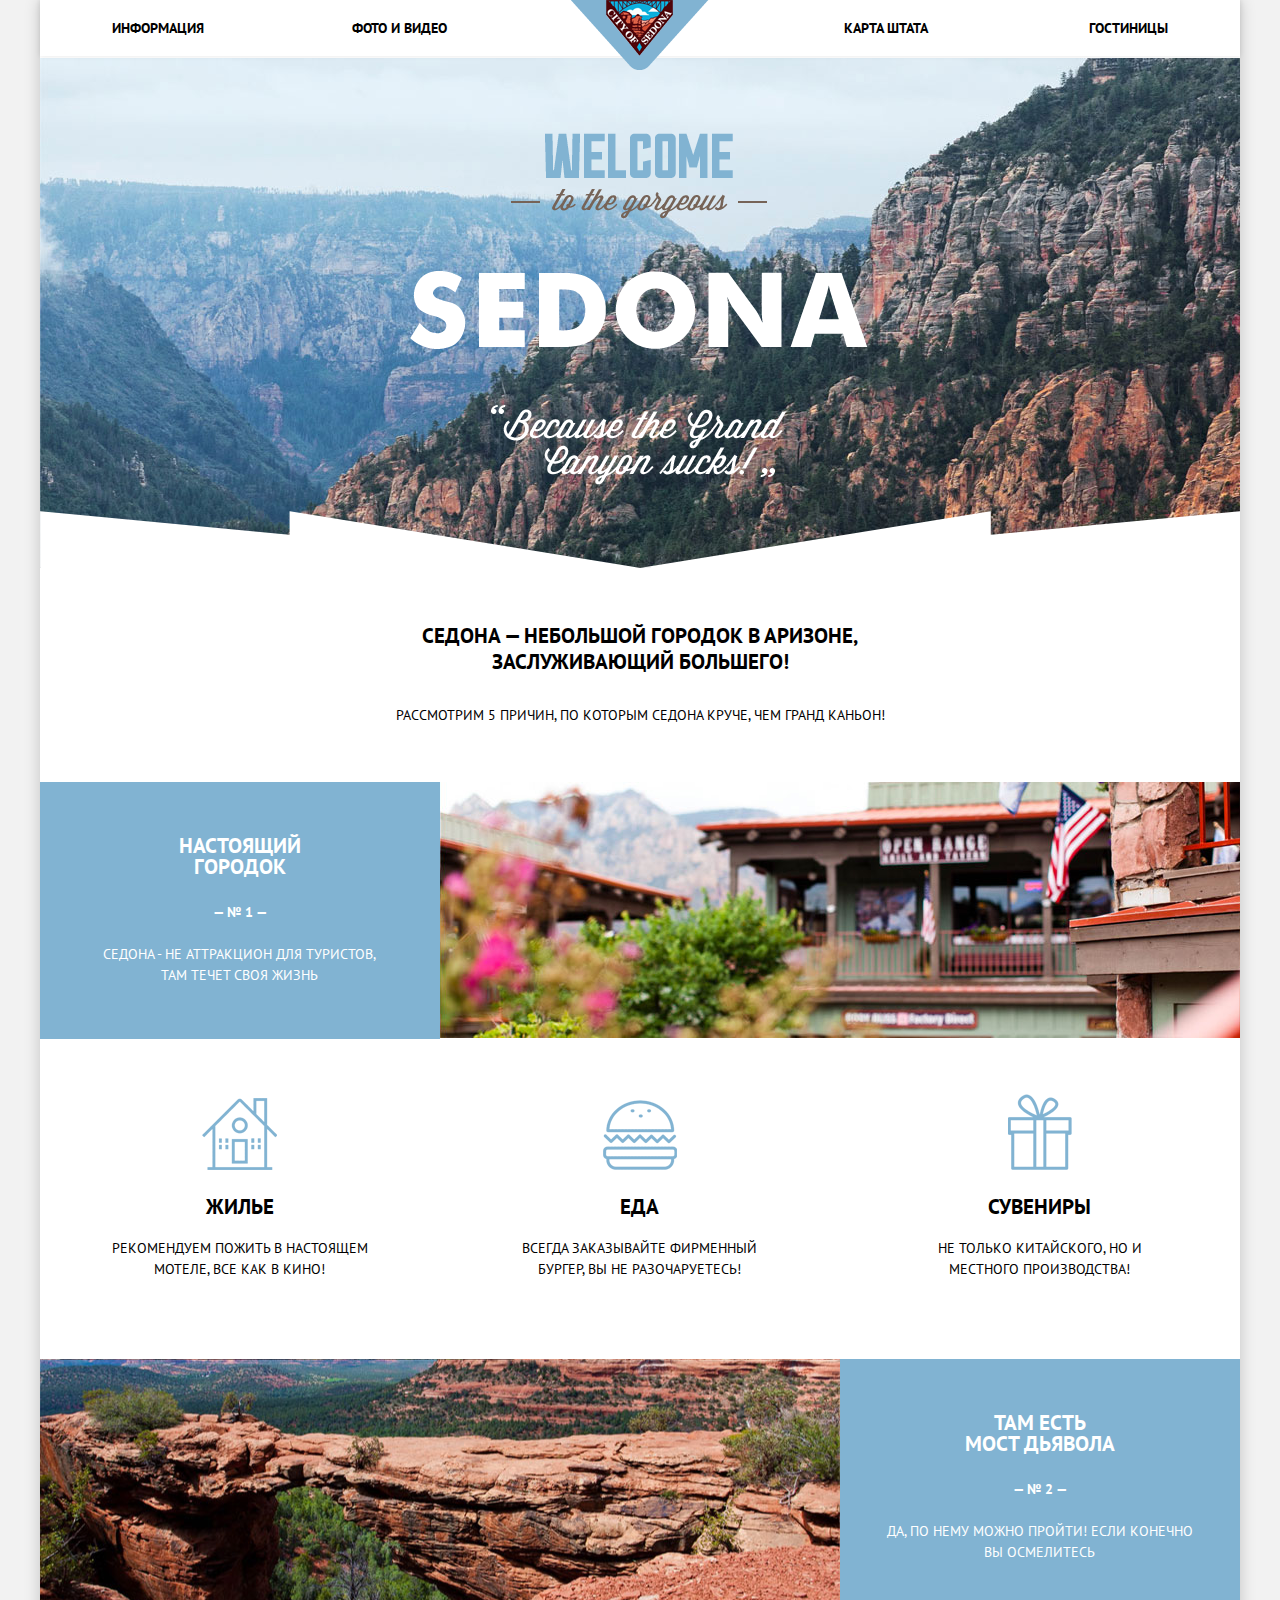
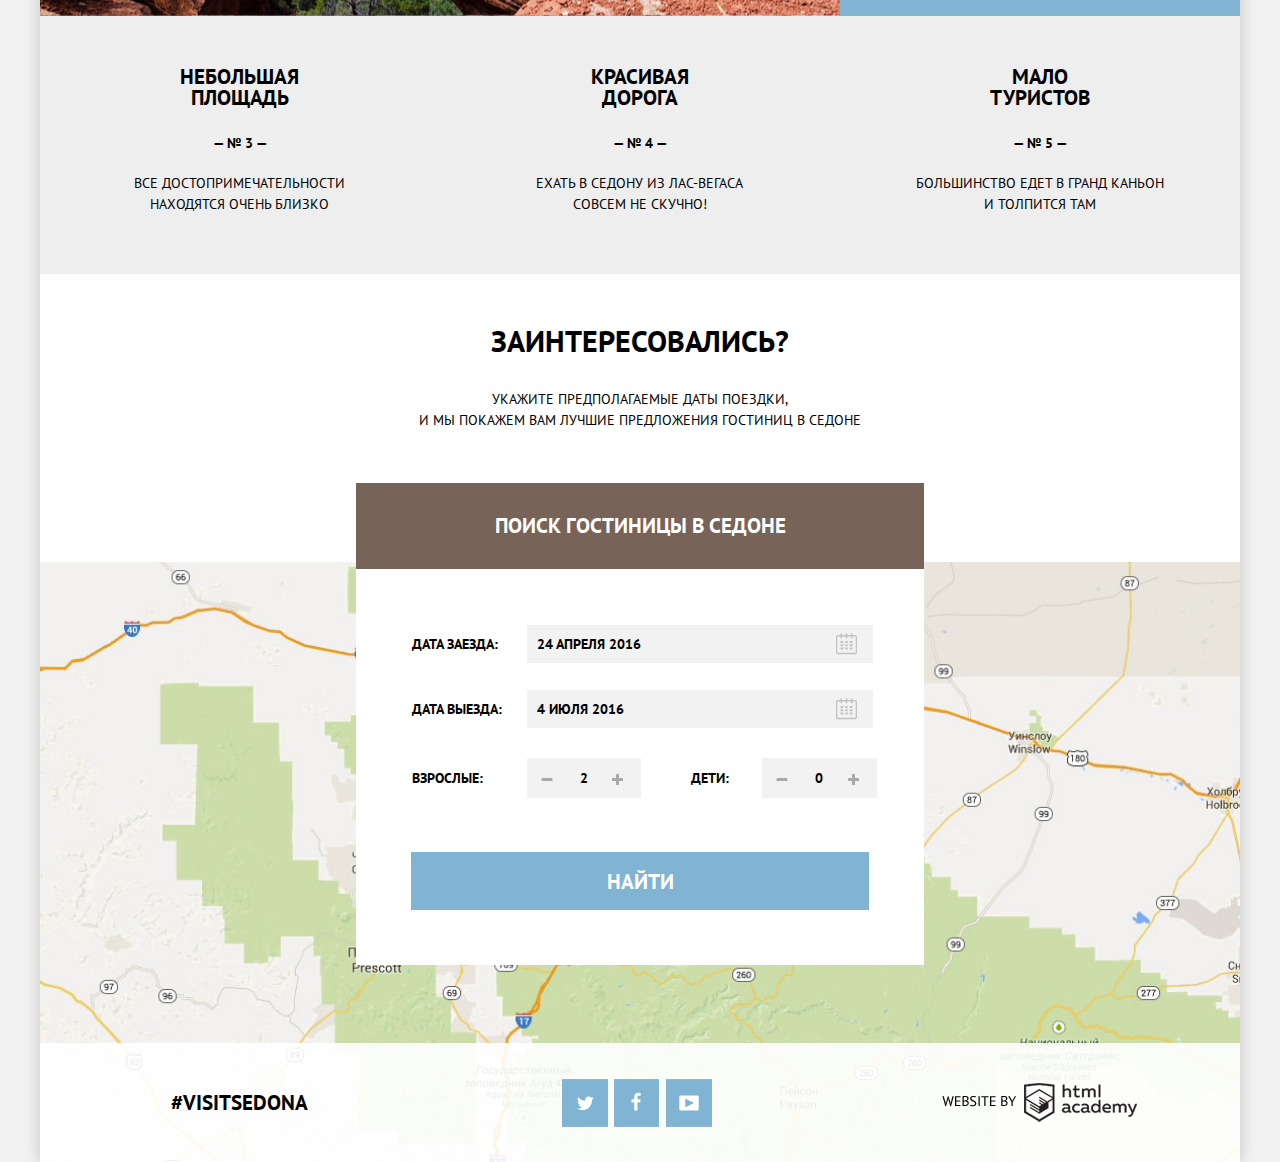
==== index.html @ c565f7e9 "на финальную проверку" ====
<!DOCTYPE html>
<html>
<head>
  <meta charset="utf-8">
  <title>Добро пожаловать в Седону</title>
  <link rel="stylesheet" href="css/normalize.css">
  <link href="https://fonts.googleapis.com/css?family=PT+Sans:400,700" rel="stylesheet">
  <link rel="stylesheet" href="css/style.min.css">
</head>
<body>
  <div class="wrapper">

  <!-- Навигация -->

    <nav class="site-menu">
      <a class="site-logo" href="index.html"><img src="img/logo.png" width="138" height="70" alt="Логотип Седоны"></a>
      <ul>
        <li><a class="site-menu-link" href="#">Информация</a></li>
        <li><a class="site-menu-link" href="#">Фото и Видео</a></li>
        <li><a class="site-menu-link" href="#">Карта Штата</a></li>
        <li><a class="site-menu-link" href="hotels.html">Гостиницы</a></li>
      </ul>
    </nav>

    <!-- Логотип -->

    <header class="site-banner">
      <h1>Welcome to the gorgeous Sedona
      "Because the Grand Canyon sucks!"</h1>
    </header>

    <p class="lead-text"><strong>Седона &mdash; небольшой городок в Аризоне, заслуживающий большего!</strong> Рассмотрим 5 причин, по которым Седона круче, чем Гранд Каньон!</p>

    <!-- Первая причина -->
    <section class="site-flex">
      <div class="counters site-flex-header">
        <div class="header-text">
          <h3>Настоящий городок</h3>
          <p>Седона - не аттракцион для туристов, там течет своя жизнь</p>
        </div>
        <div class="header-image reason-1"></div>
      </div>
      <div class="site-reason-1-section">
        <img src="img/home.png" alt="Жилье" width="75" height="76">
        <h4>Жилье</h4>
        <p>Рекомендуем пожить в настоящем мотеле, все как в кино!</p>
      </div class="site-reason-1-section">
      <div class="site-reason-1-section">
        <img src="img/food.png" alt="Еда" width="74" height="76">
        <h4>Еда</h4>
        <p>Всегда заказывайте фирменный бургер, вы не разочаруетесь!</p>
      </div class="site-reason-1-section">
      <div class="site-reason-1-section">
        <img src="img/gift.png" alt="Сувениры" width="64" height="76">
        <h4>Сувениры</h4>
        <p>Не только китайского, но и местного производства!</p>
      </div class="site-reason-1-section">
    </section>

    <!-- Вторая причина -->
    <section class="site-flex">
      <div class="counters site-flex-header">
        <div class="header-image reason-2"></div>
        <div class="header-text">
          <h3>Там есть мост&nbsp;дьявола</h3>
          <p>Да, по нему можно пройти! Если конечно вы осмелитесь</p>
        </div>
      </div>
    </section>

    <!-- Причины 1-2-3 -->

    <section class="site-flex-reasons">
      <!-- Третья причина -->
      <div class="site-reasons-article">
        <div class="counters site-reasons-article-header">
          <h3>Небольшая площадь</h3>
          <p>Все&nbsp;достопримечательности находятся очень близко</p>
        </div>
      </div>

      <!-- Четвертая причина -->
      <div class="site-reasons-article">
        <div class="counters site-reasons-article-header">
          <h3>Красивая дорога</h3>
          <p>Ехать в Седону из Лас-Вегаса совсем не скучно!</p>
        </div>
      </div>

      <!-- Пятая причина -->
      <div class="site-reasons-article">
        <div class="counters site-reasons-article-header">
          <h3>Мало<br/>туристов</h3>
          <p>Большинство едет в Гранд Каньон и толпится там</p>
        </div>
      </div>
    </section>

    <!-- Поиск гостиницы -->
    <section class="search-form">
      <p><strong>Заинтересовались?</strong>Укажите предполагаемые даты поездки,<br/>и мы покажем вам лучшие предложения гостиниц в Седоне</p>
      <div class="site-map"></div>
      <form class="site-search-form" method="post">
        <header>Поиск гостиницы в Седоне</header>
        <div class="site-search-form-dates">
          <label for="arrival-date">Дата Заезда:</label>
          <input type="text" name="arrival-date" id="arrival-date" value="24 апреля 2016">
          <button type="button" class="site-calendar"></button>
        </div>

        <div class="site-search-form-dates">
          <label for="departure-date">Дата Выезда:</label>
          <input type="text" name="departure-date" id="departure-date" value="4 июля 2016">
          <button type="button" class="site-calendar"></button>
        </div>

        <div class="search-form-people">
            <label for="adults">Взрослые:</label>
            <div class="site-btns">
              <button type="button" class="site-minus"></button>
              <input type="text" name="adults" id="adults" value="2">
              <button type="button" class="site-plus"></button>
            </div>

            <label for="children">Дети:</label>
            <div class="site-btns">
              <button type="button" class="site-minus"></button>
              <input type="text" name="children" id="children" value="0">
              <button type="button" class="site-plus"></button>
            </div>
        </div>

        <button class="site-search-form-btn" type="submit">Найти</button>
      </form>
    </section>

    <!-- Подвал -->

      <footer class="site-footer">
      <div><strong>#visitsedona</strong></div>
      <ul class="social">
        <li><a class="social-twitter" href="http://twitter.com">twitter</a></li>
        <li><a class="social-fb" href="http://facebook.com">facebook</a></li>
        <li><a class="social-yt" href="http://youtube.com">youtube</a></li>
      </ul>
      <div class="by-ha"><a href="http://htmlacademy.ru">Website by html academy</a></div>
    </footer>
  </div>

<!-- Небольшая ремарка относительно семантики:
я согласна с идеей спорного использования section / article, т.к. действительно этой частью сайта вряд-ли кто-то будет делиться. Однако, в рекоммендациях W3C я не смогла найти четкого замечания о том, что при использовании семантических тегой footer / header / navigation и т.д. обязательно использование тега main. Переиеновывать навигацию в хэдер только потому, что это первый элемент в потоке, на мой взгляд, нецелесообразно. В своей работе я всегда стараюсь опираться на официальные источники, и если в таковых всё же прописана обязательная связь header-main-footer, то я её не нашла.  -->

</body>
</html>
---- css/style.min.css ----
body{background-color:rgb(242, 242, 242);font-family:'PT Sans', 'Arial', sans-serif;font-size:14px;text-transform:uppercase;line-height:21px;counter-reset:section}input,button,textarea{font-family:inherit;font-size:inherit;text-transform:inherit;line-height:inherit}.wrapper{max-width:1200px;min-width:768px;margin-left:auto;margin-right:auto;box-shadow:0 0 15px rgba(0, 0, 0, 0.2);background-color:rgb(255, 255, 255)}.wrapper::before{content:" ";height:58px;display:block}.site-menu{position:absolute;z-index:100;width:1200px;top:0px;left:50%;transform:translate(-50%, 0);background-color:rgb(255, 255, 255);box-shadow:0 0 5px rgba(0, 0, 0, 0.1)}@media (max-width: 1200px){.site-menu{width:100%;min-width:768px}}@media (max-width: 800px){.site-menu{left:0;transform:translate(0, 0)}}.site-menu ul{list-style-type:none;margin:0px;height:56px;padding:0;display:flex}.site-menu a{color:rgb(0, 0, 0);text-decoration:none}.site-menu li{display:inline-block;width:20%;min-height:56px;line-height:56px}.site-menu li:first-child{margin-left:6%}.site-menu li:nth-child(3){margin-left:8%}.site-menu li:nth-child(3),.site-menu li:nth-child(4){text-align:right}.site-menu li:last-child{margin-right:6%}.site-menu .site-logo{position:absolute;left:50%;transform:translate(-50%, 0)}.site-menu-link{font-weight:bold}.site-menu-link:hover{font-weight:bold;color:rgb(188, 214, 231)}.site-menu-link:active{font-weight:bold;color:rgb(199, 199, 199)}.site-menu-link.active{font-weight:bold;color:rgb(118, 99, 87)}.site-menu-link.active:hover{font-weight:bold;color:rgb(96, 78, 67)}.site-menu-link.active:active{font-weight:bold;color:rgb(214, 208, 204)}.site-banner{background-image:url(../img/header.jpg);background-color:rgb(171, 171, 171);min-height:510px;position:relative;background-size:cover}.site-banner h1{width:460px;height:360px;text-indent:-9999px;background:url(../img/header-text.png) no-repeat;position:absolute;top:50%;left:50%;transform:translate(-50%, -50%);margin:0}.site-banner::after{content:" ";display:block;height:60px;width:100%;position:absolute;bottom:0;background-image:url(../img/shape.png);background-size:100% auto;background-position:center bottom;background-repeat:no-repeat}.lead-text{box-sizing:border-box;width:500px;height:214px;padding-top:55px;padding-bottom:55px;text-align:center;margin:0 auto}.lead-text strong{font-size:21px;line-height:26px;display:block;margin-bottom:30px}.site-flex,.site-flex-reasons{display:-ms-flexbox;display:flex;-ms-flex-wrap:wrap;flex-wrap:wrap;-ms-flex-pack:distribute;justify-content:space-around}.site-flex-reasons{background-color:rgb(238, 238, 238);word-wrap:break-word}.site-flex-header{display:-ms-flexbox;display:flex;width:100%;min-height:257px;-ms-flex-pack:distribute;justify-content:space-around;color:rgb(255, 255, 255);background-color:rgb(129, 179, 210)}.header-image{width:66.666%;background-position:center}.reason-1{background-image:url(../img/reason-1.jpg)}.reason-2{background-image:url(../img/reason-2.jpg)}.header-text{width:33.333%;color:rgb(255, 255, 255);display:-ms-flexbox;display:flex;-ms-flex-line-pack:center;align-content:center;-ms-flex-wrap:wrap;flex-wrap:wrap;-ms-flex-pack:center;justify-content:center;text-align:center;padding:0px 5% 0 5%;box-sizing:border-box}.header-text:nth-child(2){padding:0px 42px 0 42px}.header-text:nth-child(2) h3{width:155px}.header-text p{margin:0}.site-reason-1-section,.site-reasons-article{text-align:center;width:33.333%;padding:55px 6% 65px 6%;box-sizing:border-box}.site-reasons-article{padding-top:50px;padding-bottom:45px}.site-reason-1-section{box-sizing:border-box}.site-reason-1-section h4,.site-flex-reasons h3{font-size:21px}.site-reason-1-section h4{margin-bottom:21px;margin-top:20px}.site-flex-reasons h3{margin:0 auto 5px auto}.site-flex-reasons p{margin-top:19px}.header-text h3,.site-reasons-article h3{font-size:21px;max-width:170px;margin-top:0}.counters h3::after{counter-increment:section;content:"— № "counter(section) " —";display:block;margin-top:25px;font-size:14px}.search-form{position:relative;margin-bottom:-119px}.search-form p{padding-top:40px;box-sizing:border-box;margin-right:auto;margin-left:auto;text-align:center;width:500px;min-height:260px}.search-form p strong{font-size:30px;line-height:26px;display:block;margin-bottom:35px}.site-search-form{background-color:rgb(255, 255, 255);width:568px;height:482px;position:absolute;top:195px;left:50%;transform:translate(-50%, 0)}.site-search-form > header{width:568px;height:54px;text-align:center;font-size:21px;font-weight:bold;color:rgb(255, 255, 255);background-color:rgb(119, 99, 87);padding-top:32px;margin-bottom:55px;margin-left:auto;margin-right:auto;-ms-flex-item-align:stretch;-ms-grid-row-align:stretch;align-self:stretch}.site-search-form > div{width:461px;height:40px;margin-bottom:29px;padding-left:56px}.site-search-form-dates:nth-child(2){margin-bottom:25px}button{font-size:21px;font-weight:bold;color:rgb(255, 255, 255);border-style:none;cursor:pointer}.site-search-form-btn{margin-left:auto;margin-right:auto;margin-top:25px;width:458px;height:58px;background-color:rgb(129, 179, 210)}.site-search-form-btn:hover{background-color:rgb(102, 158, 192)}.site-search-form-btn:active{background-color:rgb(84, 150, 189);color:rgb(136, 182, 209)}.site-search-form{display:-ms-flexbox;display:flex;-ms-flex-direction:column;flex-direction:column}.search-form-people > *{display:inline-block;line-height:40px;width:24%}.search-form-people input{text-align:center;width:100%}.search-form-people label:last-of-type{text-align:right;padding-right:23px;box-sizing:border-box}.site-search-form-dates label{width:111px;display:inline-block;line-height:40px;white-space:nowrap}.site-search-form-dates input{width:75%;padding-left:10px;box-sizing:border-box}.site-search-form input{background-color:rgb(242, 242, 242);height:38px;border:none}.site-search-form input[type="text"]::-ms-clear{display:none}.site-search-form input:hover{background-color:rgb(235, 235, 235)}.site-search-form input:focus{background-color:rgb(255, 255, 255);outline:2px solid rgb(229, 229, 229)}.site-search-form label,.site-search-form input{font-weight:bold}.site-search-form-dates{position:relative}.site-calendar{background-image:url(../img/calendar.png);width:40px;height:40px;position:absolute;left:470px;top:0px;cursor:pointer;border:none;background-color:transparent;margin-top:0px}.site-calendar:hover{background-position:0px -40px}.site-calendar:active{background-position:0px 40px}.site-btns{position:relative}.site-btns:last-child{left:6px}.site-minus{width:40px;height:40px;background-image:url(../img/btns-minus.png);position:absolute;top:2px;left:0px;cursor:pointer;background-repeat:no-repeat;background-position:center 0;background-color:transparent}.site-plus{width:40px;height:40px;background-image:url(../img/btns-plus.png);position:absolute;top:2px;right:0px;cursor:pointer;background-repeat:no-repeat;background-position:center 0;background-color:transparent}.site-minus:hover{background-position:center -40px}.site-plus:hover{background-position:center -40px}.site-minus:active{background-position:center -80px}.site-plus:active{background-position:center -80px}.site-map{background-image:url(../img/map.jpg);width:100%;height:600px;background-size:cover}footer{position:relative;background-color:rgba(255, 255, 255, 0.90);height:119px;font-size:0px;display:-ms-flexbox;display:flex;-ms-flex-wrap:nowrap;flex-wrap:nowrap;-ms-flex-pack:justify;justify-content:space-between;-ms-flex-align:center;align-items:center}footer > *{width:33.333%;box-sizing:border-box}footer div:first-child{font-size:21px;font-weight:bold;text-align:center}.social{padding:0;list-style-type:none;text-align:center}.social li{display:inline-block;margin-right:6px}.social li a{display:block;width:46px;height:48px;text-indent:-9999px}.social-twitter{background-image:url(../img/social.png);background-position:0px 0px}.social-fb{background-image:url(../img/social.png);background-position:97px 0px}.social-yt{background-image:url(../img/social.png);background-position:46px 0px}.social-twitter:hover{background-position:0px 104px}.social-fb:hover{background-position:97px 104px}.social-yt:hover{background-position:46px 104px}.social-twitter:active{background-position:0px 48px}.social-fb:active{background-position:97px 48px}.social-yt:active{background-position:46px 48px}.by-ha{display:inline-block;background-image:url(../img/by-ha.png);background-position:50% 0px;background-repeat:no-repeat}.by-ha:hover{background-position:50% -48px}.by-ha:active{background-position:50% bottom}.by-ha a{margin:0 auto;display:block;width:195px;height:39px;text-indent:-9999px}.hotels-search-form{display:-ms-flexbox;display:flex;-ms-flex-pack:start;justify-content:flex-start;height:217px;background-image:url(../img/header-blurred.jpg);background-color:rgb(171, 171, 171);background-position:0 -60px;color:rgb(255, 255, 255);padding:26px 0 30px 0;box-sizing:border-box}fieldset{padding:0;margin:0;border:0px;display:-ms-flexbox;display:flex;-ms-flex-direction:column;flex-direction:column}.hotels-search-form fieldset:first-child{margin-left:6%;width:245px}legend{font-weight:bold;font-size:16px}.hotels-search-form label{color:rgb(255, 255, 255);display:block;margin-top:25px}.checkbox{padding-left:40px;position:relative}.checkbox input[type="checkbox"] + .checkbox-indicator{position:absolute;left:0;bottom:1px;cursor:pointer;width:26px;height:22px;background-image:url(../img/checkbox.png);background-repeat:no-repeat}.checkbox input[type="checkbox"]:checked + .checkbox-indicator{position:absolute;left:0;bottom:1px;cursor:pointer;width:26px;height:22px;background-image:url(../img/checkbox.png);background-repeat:no-repeat;background-position:bottom}.checkbox input[type="checkbox"]:disabled + .checkbox-indicator{background-image:url(../img/checkbox.png);opacity:0.5}input[type="checkbox"]{display:none}.filter-range{width:27.5%;display:-ms-flexbox;display:flex;-ms-flex-direction:column;flex-direction:column;margin-left:auto;margin-right:6%}.filter-range legend{margin-bottom:10px}.hotels-price-controls label:first-child,.hotels-price-controls label:nth-child(2){margin-top:0}.hotels-price-controls{height:36px;width:100%;box-sizing:border-box;margin-bottom:20px;font-size:0;position:relative;border:2px solid #ffffff;border-radius:2px}.hotels-price-controls::after{content:"";position:absolute;top:50%;left:50%;width:2px;height:22px;background:#ffffff;transform:translate(-50%, -50%)}.hotels-price-controls label{display:inline-block;font-size:14px;line-height:31px;vertical-align:top;cursor:pointer;width:49%;padding-left:28%;box-sizing:border-box}.min-price::before{content:"от";display:inline-block;width:25px;margin-left:-25px}.max-price::before{content:"до";display:inline-block;width:25px;margin-left:-25px}.hotels-price-controls .max-price{padding-left:26%}.hotels-price-controls input{width:100%;margin:0;height:29px;color:inherit;font:inherit;vertical-align:top;background:none;border:none}.hotels-range-controls{position:relative;margin-bottom:32px}.hotels-range-controls .scale{height:2px;background:rgba(255, 255, 255, 0.3)}.hotels-range-controls .bar{width:80%;height:2px;background:#ffffff}.range-toggle{width:4px;height:4px;position:absolute;top:-9px;background:#ababab;border:8px solid #ffffff;border-radius:50%;box-shadow:0 2px 1px 0 rgba(0, 1, 1, 0.2);cursor:pointer}.range-toggle-min{left:0}.range-toggle-max{left:80%}.range-toggle:hover{background:#1c4f80}.form-search-button{display:block;margin:0 auto;padding:6px 35px;width:140px;height:35px;font-size:14px;line-height:20px;color:#ffffff;background:transparent;border:2px solid #ffffff;border-radius:2px;cursor:pointer}.form-search-button:hover{color:#000000;background:#ffffff}.hotels{font-size:14px}.hotels-inner-nav{display:-ms-flexbox;display:flex;-ms-flex-pack:start;justify-content:flex-start;min-height:85px;margin-left:6%;margin-right:6%}.inner-nav-right{margin-left:auto}.hotels-inner-nav ul{list-style-type:none;display:-ms-flexbox;display:flex;-ms-flex-align:center;align-items:center}.hotels-inner-nav li{display:inline-block;font-size:12px}.inner-nav-left{display:-ms-flexbox;display:flex;-ms-flex-align:center;align-items:center;min-width:530px}.inner-nav-left > ul{min-width:420px;padding-left:0}.inner-nav-left > h3{padding-right:50px;font-size:21px}.hotels-sorting li:first-child{padding-right:40px}.hotels-sorting li{padding-right:30px}.hotels-sorting a:not(.sorting-link){color:rgb(129, 179, 210);text-decoration:none}.sorting-link{text-decoration:none;color:rgb(219, 219, 219);border-bottom:1px dotted rgb(129, 179, 210)}.sorting-link:hover{color:rgb(129, 179, 210)}.sorting-link:active{color:rgb(0, 0, 0);border:none}.hotels-sorting .link-active{color:rgb(129, 179, 210);border:none}.arrow{width:13px;height:13px;background-repeat:no-repeat}.arrow-left{padding-left:12px;background-position:0 0px;background-image:url(../img/arrow-left.png)}.arrow-right{background-image:url(../img/arrow-right.png)}.arrow-left:hover{padding-left:12px;background-position:0 -32px}.arrow-right:hover{background-position:center}.arrow-left:active{padding-left:12px;background-position:0 -66px}.arrow-right:active{background-position:0 -66px}.arrow-active{background-position:0 -66px}.hotels-examples{display:-ms-flexbox;display:flex;-ms-flex-direction:column;flex-direction:column}.hotels-examples article{display:-ms-flexbox;display:flex;-ms-flex-pack:justify;justify-content:space-between;-ms-flex-direction:row;flex-direction:row;padding:30px 6%;-ms-flex-align:stretch;align-items:stretch;border-bottom:1px solid rgb(229, 229, 229);min-height:90px}.hotels-examples article:first-child{border-top:1px solid rgb(229, 229, 229)}.hotels-examples .info{position:relative;padding-left:165px}.info img{position:absolute;left:0;top:0;width:135px;height:90px}.info-content h3,.info-content p{margin-top:0;margin-bottom:11px}.info-content h3{font-size:21px}.info-content{margin-top:-3px}.hotels-buttons{margin-top:14px}.hotels-type{display:inline-block;min-width:117px}.hotels-price::after{content:" P."}.info-content h3:hover{color:rgb( 139, 185, 213)}.info-content h3:active{color:rgb( 202, 202, 202)}.rating{margin-top:-3px;min-height:90px;display:-ms-flexbox;display:flex;-ms-flex-direction:column;flex-direction:column;-ms-flex-pack:justify;justify-content:space-between;-ms-flex-align:end;align-items:flex-end}.rating div{color:rgb(129, 179, 210);font-size:23px}.rating p{margin:0;width:110px;height:27px;text-align:center;color:rgb(102, 102, 102);font-size:14px;line-height:27px;background-color:rgb(242, 242, 242)}.hotels-more,.hotels-book{display:inline-block;height:26px;margin-top:0;text-decoration:none;color:rgb(255, 255, 255);font-weight:bold;text-align:center;line-height:26px}.hotels-more{width:110px;background-color:rgb(129, 179, 210);margin-right:3px}.hotels-book{width:142px;background-color:rgb(118, 99, 87)}.hotels-more:hover{background-color:rgb(102, 158, 192)}.hotels-more:active{background-color:rgb(84, 150, 189);color:rgb(136, 182, 209)}.hotels-book:hover{background-color:rgb(96, 78, 67)}.hotels-book:active{background-color:rgb(80, 62, 51);color:rgb(123, 109, 101)}
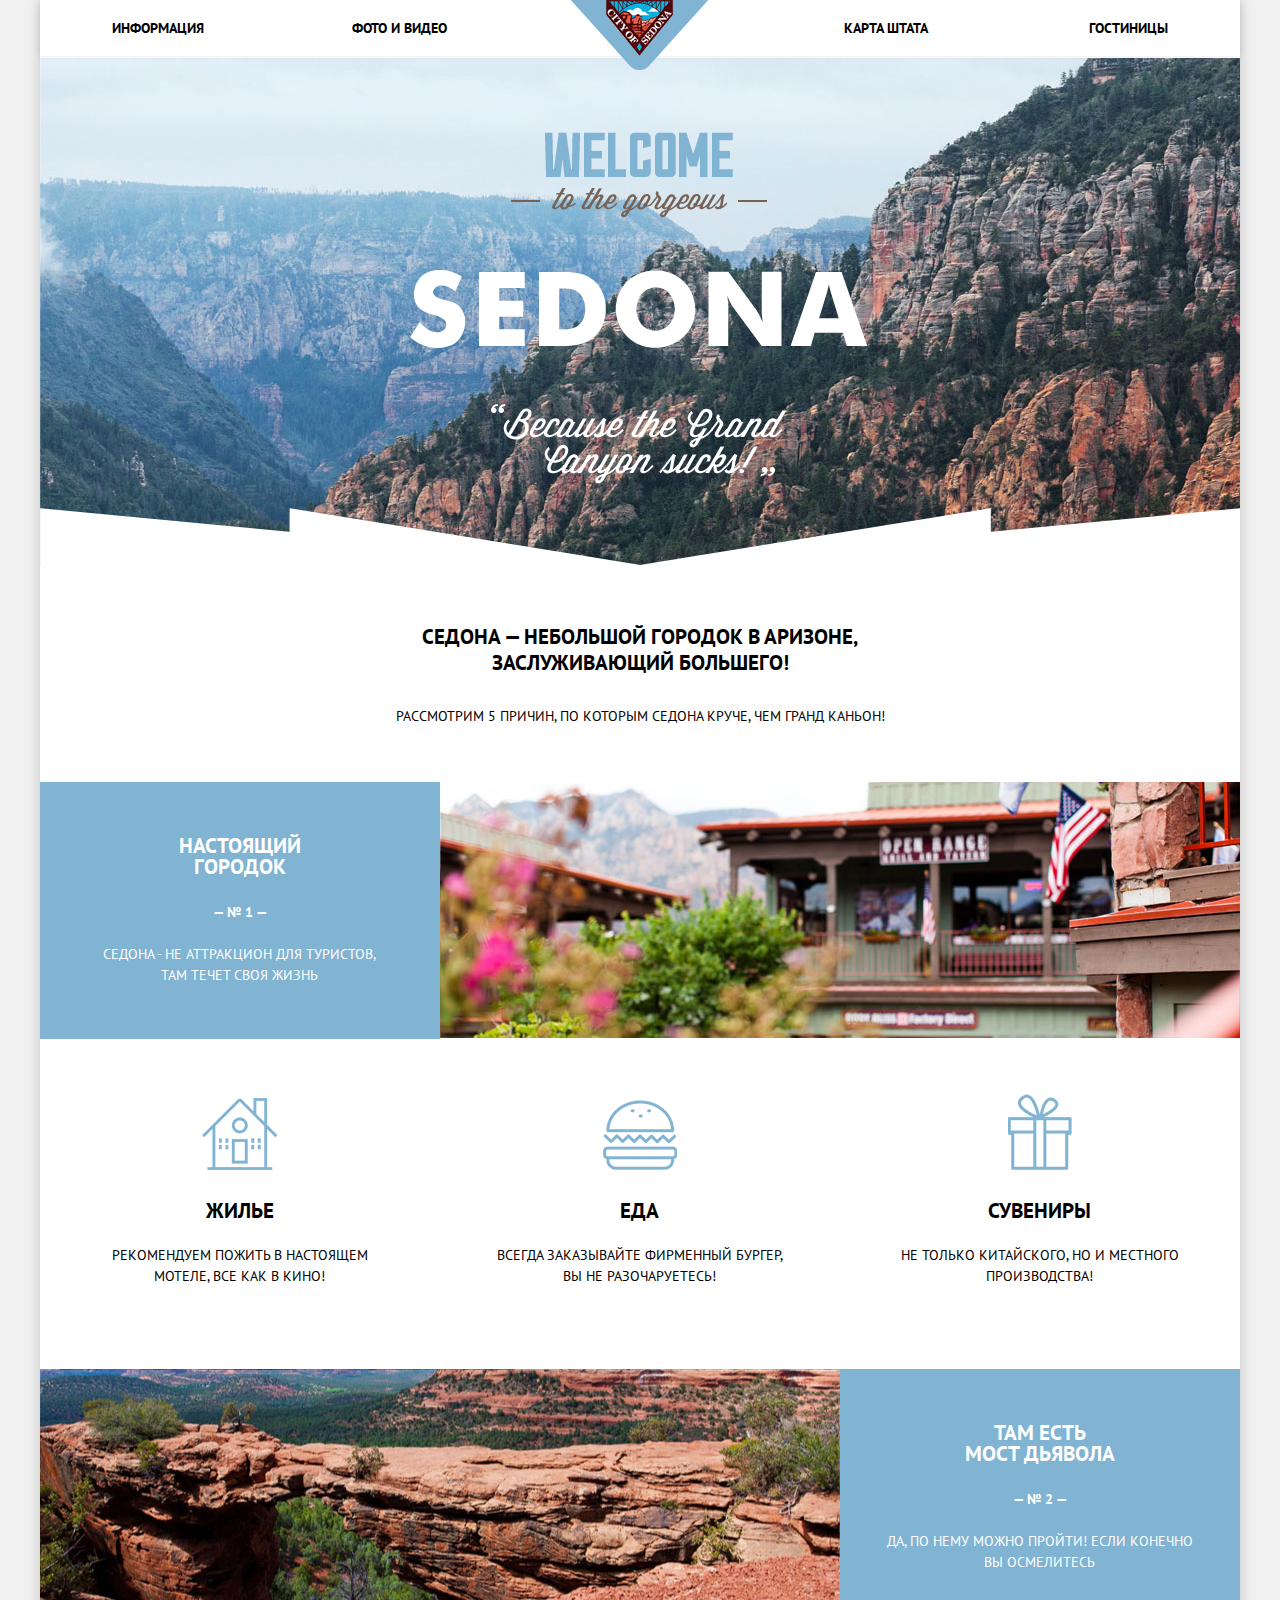
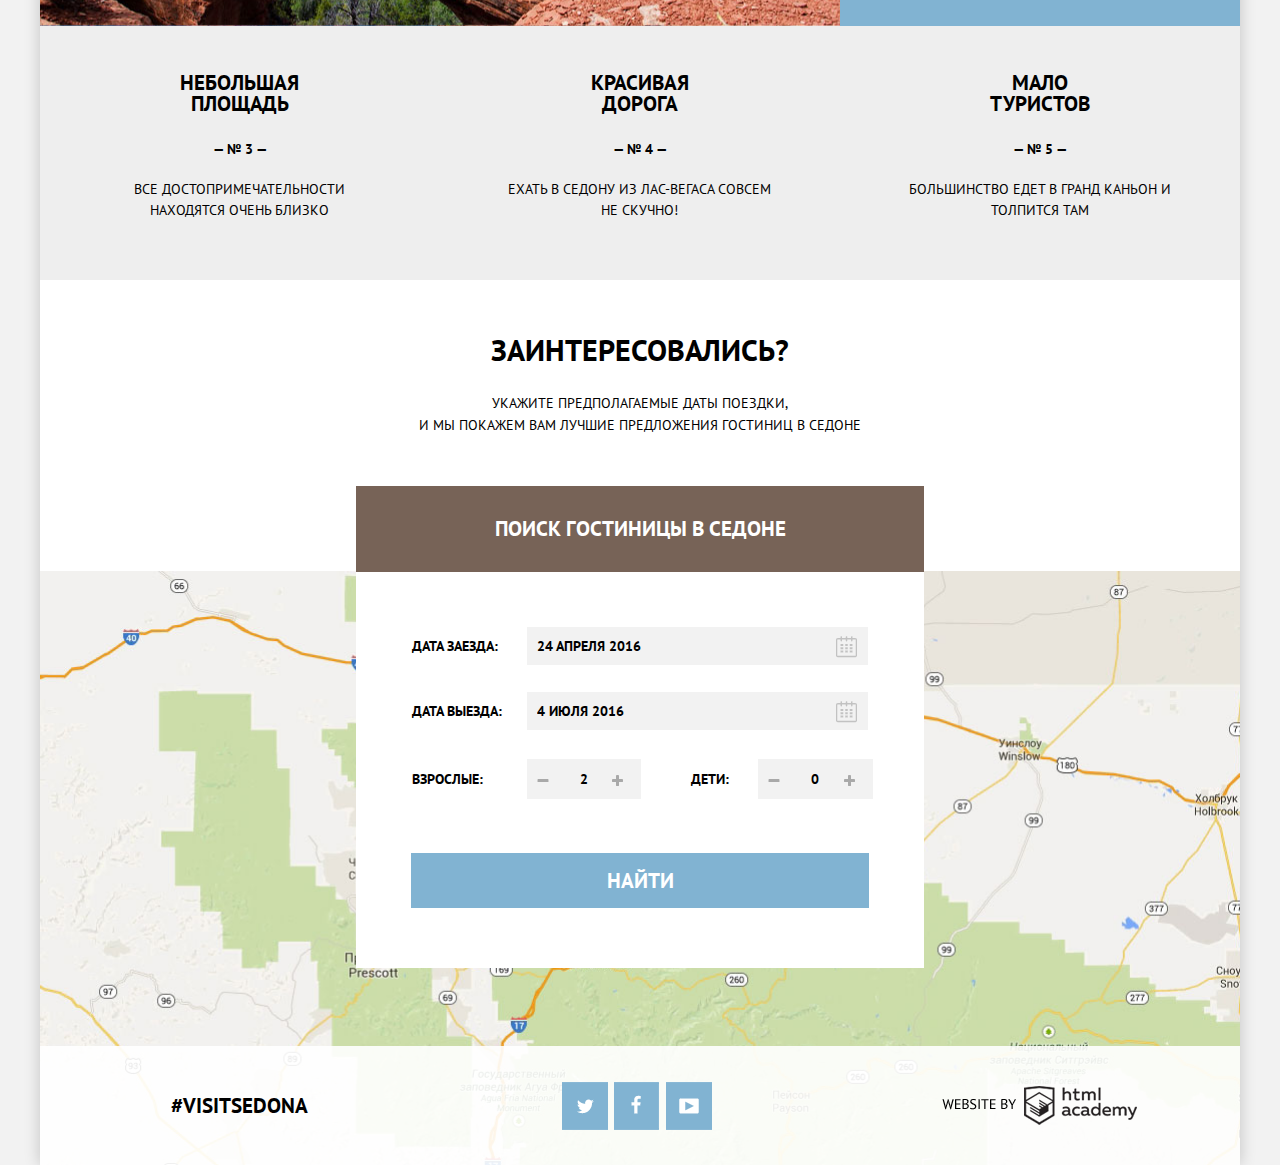
==== commit 66bd635f: "финальная проверка" ====
--- a/index.html
+++ b/index.html
@@ -44,17 +44,17 @@
         <img src="img/home.png" alt="Жилье" width="75" height="76">
         <h4>Жилье</h4>
         <p>Рекомендуем пожить в настоящем мотеле, все как в кино!</p>
-      </div class="site-reason-1-section">
+      </div>
       <div class="site-reason-1-section">
         <img src="img/food.png" alt="Еда" width="74" height="76">
         <h4>Еда</h4>
         <p>Всегда заказывайте фирменный бургер, вы не разочаруетесь!</p>
-      </div class="site-reason-1-section">
+      </div>
       <div class="site-reason-1-section">
         <img src="img/gift.png" alt="Сувениры" width="64" height="76">
         <h4>Сувениры</h4>
         <p>Не только китайского, но и местного производства!</p>
-      </div class="site-reason-1-section">
+      </div>
     </section>
 
     <!-- Вторая причина -->
@@ -102,35 +102,34 @@
       <div class="site-map"></div>
       <form class="site-search-form" method="post">
         <header>Поиск гостиницы в Седоне</header>
-        <div class="site-search-form-dates">
-          <label for="arrival-date">Дата Заезда:</label>
-          <input type="text" name="arrival-date" id="arrival-date" value="24 апреля 2016">
-          <button type="button" class="site-calendar"></button>
-        </div>
+          <div class="site-search-form-dates">
+            <label for="arrival-date">Дата Заезда:</label>
+            <input type="text" name="arrival-date" id="arrival-date" value="24 апреля 2016">
+            <button type="button" class="site-calendar"></button>
+          </div>
 
-        <div class="site-search-form-dates">
-          <label for="departure-date">Дата Выезда:</label>
-          <input type="text" name="departure-date" id="departure-date" value="4 июля 2016">
-          <button type="button" class="site-calendar"></button>
-        </div>
+          <div class="site-search-form-dates">
+            <label for="departure-date">Дата Выезда:</label>
+            <input type="text" name="departure-date" id="departure-date" value="4 июля 2016">
+            <button type="button" class="site-calendar"></button>
+          </div>
 
-        <div class="search-form-people">
-            <label for="adults">Взрослые:</label>
-            <div class="site-btns">
-              <button type="button" class="site-minus"></button>
-              <input type="text" name="adults" id="adults" value="2">
-              <button type="button" class="site-plus"></button>
-            </div>
+          <div class="search-form-people">
+              <label for="adults">Взрослые:</label>
+              <div class="site-btns">
+                <button type="button" class="site-minus"></button>
+                <input type="text" name="adults" id="adults" value="2">
+                <button type="button" class="site-plus"></button>
+              </div>
 
-            <label for="children">Дети:</label>
-            <div class="site-btns">
-              <button type="button" class="site-minus"></button>
-              <input type="text" name="children" id="children" value="0">
-              <button type="button" class="site-plus"></button>
-            </div>
-        </div>
-
-        <button class="site-search-form-btn" type="submit">Найти</button>
+              <label for="children">Дети:</label>
+              <div class="site-btns">
+                <button type="button" class="site-minus"></button>
+                <input type="text" name="children" id="children" value="0">
+                <button type="button" class="site-plus"></button>
+              </div>
+          </div>
+          <button class="site-search-form-btn" type="submit">Найти</button>
       </form>
     </section>
 
@@ -146,9 +145,5 @@
       <div class="by-ha"><a href="http://htmlacademy.ru">Website by html academy</a></div>
     </footer>
   </div>
-
-<!-- Небольшая ремарка относительно семантики:
-я согласна с идеей спорного использования section / article, т.к. действительно этой частью сайта вряд-ли кто-то будет делиться. Однако, в рекоммендациях W3C я не смогла найти четкого замечания о том, что при использовании семантических тегой footer / header / navigation и т.д. обязательно использование тега main. Переиеновывать навигацию в хэдер только потому, что это первый элемент в потоке, на мой взгляд, нецелесообразно. В своей работе я всегда стараюсь опираться на официальные источники, и если в таковых всё же прописана обязательная связь header-main-footer, то я её не нашла.  -->
-
 </body>
 </html>
--- a/css/style.min.css
+++ b/css/style.min.css
@@ -1 +1 @@
-body{background-color:rgb(242, 242, 242);font-family:'PT Sans', 'Arial', sans-serif;font-size:14px;text-transform:uppercase;line-height:21px;counter-reset:section}input,button,textarea{font-family:inherit;font-size:inherit;text-transform:inherit;line-height:inherit}.wrapper{max-width:1200px;min-width:768px;margin-left:auto;margin-right:auto;box-shadow:0 0 15px rgba(0, 0, 0, 0.2);background-color:rgb(255, 255, 255)}.wrapper::before{content:" ";height:58px;display:block}.site-menu{position:absolute;z-index:100;width:1200px;top:0px;left:50%;transform:translate(-50%, 0);background-color:rgb(255, 255, 255);box-shadow:0 0 5px rgba(0, 0, 0, 0.1)}@media (max-width: 1200px){.site-menu{width:100%;min-width:768px}}@media (max-width: 800px){.site-menu{left:0;transform:translate(0, 0)}}.site-menu ul{list-style-type:none;margin:0px;height:56px;padding:0;display:flex}.site-menu a{color:rgb(0, 0, 0);text-decoration:none}.site-menu li{display:inline-block;width:20%;min-height:56px;line-height:56px}.site-menu li:first-child{margin-left:6%}.site-menu li:nth-child(3){margin-left:8%}.site-menu li:nth-child(3),.site-menu li:nth-child(4){text-align:right}.site-menu li:last-child{margin-right:6%}.site-menu .site-logo{position:absolute;left:50%;transform:translate(-50%, 0)}.site-menu-link{font-weight:bold}.site-menu-link:hover{font-weight:bold;color:rgb(188, 214, 231)}.site-menu-link:active{font-weight:bold;color:rgb(199, 199, 199)}.site-menu-link.active{font-weight:bold;color:rgb(118, 99, 87)}.site-menu-link.active:hover{font-weight:bold;color:rgb(96, 78, 67)}.site-menu-link.active:active{font-weight:bold;color:rgb(214, 208, 204)}.site-banner{background-image:url(../img/header.jpg);background-color:rgb(171, 171, 171);min-height:510px;position:relative;background-size:cover}.site-banner h1{width:460px;height:360px;text-indent:-9999px;background:url(../img/header-text.png) no-repeat;position:absolute;top:50%;left:50%;transform:translate(-50%, -50%);margin:0}.site-banner::after{content:" ";display:block;height:60px;width:100%;position:absolute;bottom:0;background-image:url(../img/shape.png);background-size:100% auto;background-position:center bottom;background-repeat:no-repeat}.lead-text{box-sizing:border-box;width:500px;height:214px;padding-top:55px;padding-bottom:55px;text-align:center;margin:0 auto}.lead-text strong{font-size:21px;line-height:26px;display:block;margin-bottom:30px}.site-flex,.site-flex-reasons{display:-ms-flexbox;display:flex;-ms-flex-wrap:wrap;flex-wrap:wrap;-ms-flex-pack:distribute;justify-content:space-around}.site-flex-reasons{background-color:rgb(238, 238, 238);word-wrap:break-word}.site-flex-header{display:-ms-flexbox;display:flex;width:100%;min-height:257px;-ms-flex-pack:distribute;justify-content:space-around;color:rgb(255, 255, 255);background-color:rgb(129, 179, 210)}.header-image{width:66.666%;background-position:center}.reason-1{background-image:url(../img/reason-1.jpg)}.reason-2{background-image:url(../img/reason-2.jpg)}.header-text{width:33.333%;color:rgb(255, 255, 255);display:-ms-flexbox;display:flex;-ms-flex-line-pack:center;align-content:center;-ms-flex-wrap:wrap;flex-wrap:wrap;-ms-flex-pack:center;justify-content:center;text-align:center;padding:0px 5% 0 5%;box-sizing:border-box}.header-text:nth-child(2){padding:0px 42px 0 42px}.header-text:nth-child(2) h3{width:155px}.header-text p{margin:0}.site-reason-1-section,.site-reasons-article{text-align:center;width:33.333%;padding:55px 6% 65px 6%;box-sizing:border-box}.site-reasons-article{padding-top:50px;padding-bottom:45px}.site-reason-1-section{box-sizing:border-box}.site-reason-1-section h4,.site-flex-reasons h3{font-size:21px}.site-reason-1-section h4{margin-bottom:21px;margin-top:20px}.site-flex-reasons h3{margin:0 auto 5px auto}.site-flex-reasons p{margin-top:19px}.header-text h3,.site-reasons-article h3{font-size:21px;max-width:170px;margin-top:0}.counters h3::after{counter-increment:section;content:"— № "counter(section) " —";display:block;margin-top:25px;font-size:14px}.search-form{position:relative;margin-bottom:-119px}.search-form p{padding-top:40px;box-sizing:border-box;margin-right:auto;margin-left:auto;text-align:center;width:500px;min-height:260px}.search-form p strong{font-size:30px;line-height:26px;display:block;margin-bottom:35px}.site-search-form{background-color:rgb(255, 255, 255);width:568px;height:482px;position:absolute;top:195px;left:50%;transform:translate(-50%, 0)}.site-search-form > header{width:568px;height:54px;text-align:center;font-size:21px;font-weight:bold;color:rgb(255, 255, 255);background-color:rgb(119, 99, 87);padding-top:32px;margin-bottom:55px;margin-left:auto;margin-right:auto;-ms-flex-item-align:stretch;-ms-grid-row-align:stretch;align-self:stretch}.site-search-form > div{width:461px;height:40px;margin-bottom:29px;padding-left:56px}.site-search-form-dates:nth-child(2){margin-bottom:25px}button{font-size:21px;font-weight:bold;color:rgb(255, 255, 255);border-style:none;cursor:pointer}.site-search-form-btn{margin-left:auto;margin-right:auto;margin-top:25px;width:458px;height:58px;background-color:rgb(129, 179, 210)}.site-search-form-btn:hover{background-color:rgb(102, 158, 192)}.site-search-form-btn:active{background-color:rgb(84, 150, 189);color:rgb(136, 182, 209)}.site-search-form{display:-ms-flexbox;display:flex;-ms-flex-direction:column;flex-direction:column}.search-form-people > *{display:inline-block;line-height:40px;width:24%}.search-form-people input{text-align:center;width:100%}.search-form-people label:last-of-type{text-align:right;padding-right:23px;box-sizing:border-box}.site-search-form-dates label{width:111px;display:inline-block;line-height:40px;white-space:nowrap}.site-search-form-dates input{width:75%;padding-left:10px;box-sizing:border-box}.site-search-form input{background-color:rgb(242, 242, 242);height:38px;border:none}.site-search-form input[type="text"]::-ms-clear{display:none}.site-search-form input:hover{background-color:rgb(235, 235, 235)}.site-search-form input:focus{background-color:rgb(255, 255, 255);outline:2px solid rgb(229, 229, 229)}.site-search-form label,.site-search-form input{font-weight:bold}.site-search-form-dates{position:relative}.site-calendar{background-image:url(../img/calendar.png);width:40px;height:40px;position:absolute;left:470px;top:0px;cursor:pointer;border:none;background-color:transparent;margin-top:0px}.site-calendar:hover{background-position:0px -40px}.site-calendar:active{background-position:0px 40px}.site-btns{position:relative}.site-btns:last-child{left:6px}.site-minus{width:40px;height:40px;background-image:url(../img/btns-minus.png);position:absolute;top:2px;left:0px;cursor:pointer;background-repeat:no-repeat;background-position:center 0;background-color:transparent}.site-plus{width:40px;height:40px;background-image:url(../img/btns-plus.png);position:absolute;top:2px;right:0px;cursor:pointer;background-repeat:no-repeat;background-position:center 0;background-color:transparent}.site-minus:hover{background-position:center -40px}.site-plus:hover{background-position:center -40px}.site-minus:active{background-position:center -80px}.site-plus:active{background-position:center -80px}.site-map{background-image:url(../img/map.jpg);width:100%;height:600px;background-size:cover}footer{position:relative;background-color:rgba(255, 255, 255, 0.90);height:119px;font-size:0px;display:-ms-flexbox;display:flex;-ms-flex-wrap:nowrap;flex-wrap:nowrap;-ms-flex-pack:justify;justify-content:space-between;-ms-flex-align:center;align-items:center}footer > *{width:33.333%;box-sizing:border-box}footer div:first-child{font-size:21px;font-weight:bold;text-align:center}.social{padding:0;list-style-type:none;text-align:center}.social li{display:inline-block;margin-right:6px}.social li a{display:block;width:46px;height:48px;text-indent:-9999px}.social-twitter{background-image:url(../img/social.png);background-position:0px 0px}.social-fb{background-image:url(../img/social.png);background-position:97px 0px}.social-yt{background-image:url(../img/social.png);background-position:46px 0px}.social-twitter:hover{background-position:0px 104px}.social-fb:hover{background-position:97px 104px}.social-yt:hover{background-position:46px 104px}.social-twitter:active{background-position:0px 48px}.social-fb:active{background-position:97px 48px}.social-yt:active{background-position:46px 48px}.by-ha{display:inline-block;background-image:url(../img/by-ha.png);background-position:50% 0px;background-repeat:no-repeat}.by-ha:hover{background-position:50% -48px}.by-ha:active{background-position:50% bottom}.by-ha a{margin:0 auto;display:block;width:195px;height:39px;text-indent:-9999px}.hotels-search-form{display:-ms-flexbox;display:flex;-ms-flex-pack:start;justify-content:flex-start;height:217px;background-image:url(../img/header-blurred.jpg);background-color:rgb(171, 171, 171);background-position:0 -60px;color:rgb(255, 255, 255);padding:26px 0 30px 0;box-sizing:border-box}fieldset{padding:0;margin:0;border:0px;display:-ms-flexbox;display:flex;-ms-flex-direction:column;flex-direction:column}.hotels-search-form fieldset:first-child{margin-left:6%;width:245px}legend{font-weight:bold;font-size:16px}.hotels-search-form label{color:rgb(255, 255, 255);display:block;margin-top:25px}.checkbox{padding-left:40px;position:relative}.checkbox input[type="checkbox"] + .checkbox-indicator{position:absolute;left:0;bottom:1px;cursor:pointer;width:26px;height:22px;background-image:url(../img/checkbox.png);background-repeat:no-repeat}.checkbox input[type="checkbox"]:checked + .checkbox-indicator{position:absolute;left:0;bottom:1px;cursor:pointer;width:26px;height:22px;background-image:url(../img/checkbox.png);background-repeat:no-repeat;background-position:bottom}.checkbox input[type="checkbox"]:disabled + .checkbox-indicator{background-image:url(../img/checkbox.png);opacity:0.5}input[type="checkbox"]{display:none}.filter-range{width:27.5%;display:-ms-flexbox;display:flex;-ms-flex-direction:column;flex-direction:column;margin-left:auto;margin-right:6%}.filter-range legend{margin-bottom:10px}.hotels-price-controls label:first-child,.hotels-price-controls label:nth-child(2){margin-top:0}.hotels-price-controls{height:36px;width:100%;box-sizing:border-box;margin-bottom:20px;font-size:0;position:relative;border:2px solid #ffffff;border-radius:2px}.hotels-price-controls::after{content:"";position:absolute;top:50%;left:50%;width:2px;height:22px;background:#ffffff;transform:translate(-50%, -50%)}.hotels-price-controls label{display:inline-block;font-size:14px;line-height:31px;vertical-align:top;cursor:pointer;width:49%;padding-left:28%;box-sizing:border-box}.min-price::before{content:"от";display:inline-block;width:25px;margin-left:-25px}.max-price::before{content:"до";display:inline-block;width:25px;margin-left:-25px}.hotels-price-controls .max-price{padding-left:26%}.hotels-price-controls input{width:100%;margin:0;height:29px;color:inherit;font:inherit;vertical-align:top;background:none;border:none}.hotels-range-controls{position:relative;margin-bottom:32px}.hotels-range-controls .scale{height:2px;background:rgba(255, 255, 255, 0.3)}.hotels-range-controls .bar{width:80%;height:2px;background:#ffffff}.range-toggle{width:4px;height:4px;position:absolute;top:-9px;background:#ababab;border:8px solid #ffffff;border-radius:50%;box-shadow:0 2px 1px 0 rgba(0, 1, 1, 0.2);cursor:pointer}.range-toggle-min{left:0}.range-toggle-max{left:80%}.range-toggle:hover{background:#1c4f80}.form-search-button{display:block;margin:0 auto;padding:6px 35px;width:140px;height:35px;font-size:14px;line-height:20px;color:#ffffff;background:transparent;border:2px solid #ffffff;border-radius:2px;cursor:pointer}.form-search-button:hover{color:#000000;background:#ffffff}.hotels{font-size:14px}.hotels-inner-nav{display:-ms-flexbox;display:flex;-ms-flex-pack:start;justify-content:flex-start;min-height:85px;margin-left:6%;margin-right:6%}.inner-nav-right{margin-left:auto}.hotels-inner-nav ul{list-style-type:none;display:-ms-flexbox;display:flex;-ms-flex-align:center;align-items:center}.hotels-inner-nav li{display:inline-block;font-size:12px}.inner-nav-left{display:-ms-flexbox;display:flex;-ms-flex-align:center;align-items:center;min-width:530px}.inner-nav-left > ul{min-width:420px;padding-left:0}.inner-nav-left > h3{padding-right:50px;font-size:21px}.hotels-sorting li:first-child{padding-right:40px}.hotels-sorting li{padding-right:30px}.hotels-sorting a:not(.sorting-link){color:rgb(129, 179, 210);text-decoration:none}.sorting-link{text-decoration:none;color:rgb(219, 219, 219);border-bottom:1px dotted rgb(129, 179, 210)}.sorting-link:hover{color:rgb(129, 179, 210)}.sorting-link:active{color:rgb(0, 0, 0);border:none}.hotels-sorting .link-active{color:rgb(129, 179, 210);border:none}.arrow{width:13px;height:13px;background-repeat:no-repeat}.arrow-left{padding-left:12px;background-position:0 0px;background-image:url(../img/arrow-left.png)}.arrow-right{background-image:url(../img/arrow-right.png)}.arrow-left:hover{padding-left:12px;background-position:0 -32px}.arrow-right:hover{background-position:center}.arrow-left:active{padding-left:12px;background-position:0 -66px}.arrow-right:active{background-position:0 -66px}.arrow-active{background-position:0 -66px}.hotels-examples{display:-ms-flexbox;display:flex;-ms-flex-direction:column;flex-direction:column}.hotels-examples article{display:-ms-flexbox;display:flex;-ms-flex-pack:justify;justify-content:space-between;-ms-flex-direction:row;flex-direction:row;padding:30px 6%;-ms-flex-align:stretch;align-items:stretch;border-bottom:1px solid rgb(229, 229, 229);min-height:90px}.hotels-examples article:first-child{border-top:1px solid rgb(229, 229, 229)}.hotels-examples .info{position:relative;padding-left:165px}.info img{position:absolute;left:0;top:0;width:135px;height:90px}.info-content h3,.info-content p{margin-top:0;margin-bottom:11px}.info-content h3{font-size:21px}.info-content{margin-top:-3px}.hotels-buttons{margin-top:14px}.hotels-type{display:inline-block;min-width:117px}.hotels-price::after{content:" P."}.info-content h3:hover{color:rgb( 139, 185, 213)}.info-content h3:active{color:rgb( 202, 202, 202)}.rating{margin-top:-3px;min-height:90px;display:-ms-flexbox;display:flex;-ms-flex-direction:column;flex-direction:column;-ms-flex-pack:justify;justify-content:space-between;-ms-flex-align:end;align-items:flex-end}.rating div{color:rgb(129, 179, 210);font-size:23px}.rating p{margin:0;width:110px;height:27px;text-align:center;color:rgb(102, 102, 102);font-size:14px;line-height:27px;background-color:rgb(242, 242, 242)}.hotels-more,.hotels-book{display:inline-block;height:26px;margin-top:0;text-decoration:none;color:rgb(255, 255, 255);font-weight:bold;text-align:center;line-height:26px}.hotels-more{width:110px;background-color:rgb(129, 179, 210);margin-right:3px}.hotels-book{width:142px;background-color:rgb(118, 99, 87)}.hotels-more:hover{background-color:rgb(102, 158, 192)}.hotels-more:active{background-color:rgb(84, 150, 189);color:rgb(136, 182, 209)}.hotels-book:hover{background-color:rgb(96, 78, 67)}.hotels-book:active{background-color:rgb(80, 62, 51);color:rgb(123, 109, 101)}
+.site-banner::after,.wrapper::before{content:" "}.by-ha a,.site-banner h1,.social li a{text-indent:-9999px}.header-text,.hotels-price-controls,.hotels-price-controls label,.hotels-search-form,.lead-text,.search-form p,.site-reason-1-section,.site-reasons-article,.site-search-form-dates input,footer>*{box-sizing:border-box}body{background-color:#f2f2f2;font-family:'PT Sans',Arial,sans-serif;font-size:14px;text-transform:uppercase;line-height:21px;counter-reset:section}.site-menu,.wrapper{background-color:#fff}button,input,textarea{font-family:inherit;font-size:inherit;text-transform:inherit;line-height:inherit}.wrapper{max-width:1200px;min-width:768px;margin-left:auto;margin-right:auto;box-shadow:0 0 15px rgba(0,0,0,.2)}.wrapper::before{height:58px;display:block}.site-menu{position:absolute;z-index:100;width:1200px;top:0;left:50%;transform:translate(-50%,0);box-shadow:0 0 5px rgba(0,0,0,.1)}@media (max-width:1200px){.site-menu{width:100%;min-width:768px}}@media (max-width:800px){.site-menu{left:0;transform:translate(0,0)}}.site-menu ul{list-style-type:none;margin:0;height:56px;padding:0;display:flex}.site-menu a{color:#000;text-decoration:none}.site-menu li{display:inline-block;width:20%;min-height:56px;line-height:56px}.site-menu li:first-child{margin-left:6%}.site-menu li:nth-child(3){margin-left:8%}.site-menu li:nth-child(3),.site-menu li:nth-child(4){text-align:right}.site-menu li:last-child{margin-right:6%}.site-menu .site-logo{position:absolute;left:50%;transform:translate(-50%,0)}.site-menu-link{font-weight:700}.site-menu-link:hover{font-weight:700;color:#bcd6e7}.site-menu-link:active{font-weight:700;color:#c7c7c7}.site-menu-link.active{font-weight:700;color:#766357}.site-menu-link.active:hover{font-weight:700;color:#604e43}.site-menu-link.active:active{font-weight:700;color:#d6d0cc}.site-banner{background-image:url(../img/header.jpg);background-color:#ababab;min-height:507px;position:relative;background-size:cover}.site-banner h1{width:460px;height:360px;background:url(../img/header-text.png) no-repeat;position:absolute;top:50%;left:50%;transform:translate(-50%,-50%);margin:0}.site-banner::after{display:block;height:60px;width:100%;position:absolute;bottom:0;background-image:url(../img/shape.png);background-size:100% auto;background-position:center bottom;background-repeat:no-repeat}.lead-text{width:500px;padding-top:59px;padding-bottom:55px;text-align:center;margin:0 auto}.lead-text strong{font-size:21px;line-height:26px;display:block;margin-bottom:30px}.site-flex,.site-flex-reasons{display:-ms-flexbox;display:flex;-ms-flex-wrap:wrap;flex-wrap:wrap;-ms-flex-pack:distribute;justify-content:space-around}.site-flex-reasons{background-color:#eee;word-wrap:break-word}.site-flex-header{display:-ms-flexbox;display:flex;width:100%;min-height:257px;-ms-flex-pack:distribute;justify-content:space-around;color:#fff;background-color:#81b3d2}.header-image{width:66.666%;background-position:center}.reason-1{background-image:url(../img/reason-1.jpg)}.reason-2{background-image:url(../img/reason-2.jpg)}.header-text{width:33.333%;color:#fff;display:-ms-flexbox;display:flex;-ms-flex-line-pack:center;align-content:center;-ms-flex-wrap:wrap;flex-wrap:wrap;-ms-flex-pack:center;justify-content:center;text-align:center;padding:0 5%}.header-text:nth-child(2){padding:0 42px}.header-text:nth-child(2) h3{width:155px}.header-text p{margin:0}.site-reason-1-section,.site-reasons-article{text-align:center;width:33.333%;padding:55px 4% 68px}.site-reasons-article{padding-top:46px;padding-bottom:45px}.site-flex-reasons h3,.site-reason-1-section h4{font-size:21px}.site-reason-1-section h4{margin-bottom:24px;margin-top:24px}.site-flex-reasons h3{margin:0 auto 5px}.search-form p,.site-search-form-btn,.site-search-form>header{margin-left:auto;margin-right:auto}.site-flex-reasons p{margin-top:19px;padding-left:5%;padding-right:5%}.header-text h3,.site-reasons-article h3{font-size:21px;max-width:170px;margin-top:0}.counters h3::after{counter-increment:section;content:"— № " counter(section) " —";display:block;margin-top:25px;font-size:14px}.search-form{position:relative;margin-bottom:-119px}.search-form p{padding-top:41px;text-align:center;width:500px;min-height:263px;line-height:22px}.search-form p strong{font-size:30px;line-height:29px;display:block;margin-bottom:28px}.site-search-form>header,button{font-size:21px;color:#fff;font-weight:700}.site-search-form{background-color:#fff;width:568px;height:482px;position:absolute;top:192px;left:50%;transform:translate(-50%,0)}.site-search-form>header{width:568px;height:54px;text-align:center;background-color:#776357;padding-top:32px;margin-bottom:53px;-ms-flex-item-align:stretch;-ms-grid-row-align:stretch;align-self:stretch}.site-search-form>div{width:461px;height:40px;margin-bottom:29px;padding-left:56px}.site-search-form-dates:nth-child(2){margin-bottom:25px}button{border-style:none;cursor:pointer}.site-search-form-btn{margin-top:25px;width:458px;height:55px;background-color:#81b3d2}.site-search-form-btn:hover{background-color:#669ec0}.site-search-form-btn:active{background-color:#5496bd;color:#88b6d1}.site-search-form{display:-ms-flexbox;display:flex;-ms-flex-direction:column;flex-direction:column}.search-form-people>*{display:inline-block;line-height:40px;width:24%}.search-form-people input{text-align:center;width:100%}.search-form-people label:last-of-type{text-align:right;padding-right:23px;box-sizing:border-box}.site-search-form-dates label{width:111px;display:inline-block;line-height:42px;white-space:nowrap}.site-search-form-dates input{width:74%;padding-left:10px}.site-search-form input{background-color:#f2f2f2;height:38px;border:none}.site-search-form input[type=text]::-ms-clear{display:none}.site-search-form input:hover{background-color:#ebebeb}.site-search-form input:focus{background-color:#fff;outline:#e5e5e5 solid 2px}.site-search-form input,.site-search-form label{font-weight:700}.site-search-form-dates{position:relative}.site-calendar{background-image:url(../img/calendar.png);width:40px;height:40px;position:absolute;left:470px;top:2px;cursor:pointer;border:none;background-color:transparent;margin-top:0}.site-calendar:hover{background-position:0 -40px}.site-calendar:active{background-position:0 40px}.site-btns{position:relative}.site-minus,.site-plus{width:40px;height:40px;position:absolute;top:2px;cursor:pointer;background-position:center 0;background-color:transparent;background-repeat:no-repeat}.site-btns:last-child{left:2px}.site-minus{background-image:url(../img/btns-minus.png);left:-4px}.site-plus{background-image:url(../img/btns-plus.png);right:0}.checkbox,footer{position:relative}.site-minus:hover,.site-plus:hover{background-position:center -40px}.site-minus:active,.site-plus:active{background-position:center -80px}.site-map{background-image:url(../img/map.jpg);width:100%;height:594px;background-size:cover}.social-fb,.social-twitter,.social-yt{background-image:url(../img/social.png)}footer{background-color:rgba(255,255,255,.9);height:119px;font-size:0;display:-ms-flexbox;display:flex;-ms-flex-wrap:nowrap;flex-wrap:nowrap;-ms-flex-pack:justify;justify-content:space-between;-ms-flex-align:center;align-items:center}footer>*{width:33.333%}footer div:first-child{font-size:21px;font-weight:700;text-align:center}.social{padding:0;list-style-type:none;text-align:center}.social li{display:inline-block;margin-right:6px}.social li a{display:block;width:46px;height:48px}.social-twitter{background-position:0 0}.social-fb{background-position:97px 0}.social-yt{background-position:46px 0}.social-twitter:hover{background-position:0 104px}.social-fb:hover{background-position:97px 104px}.social-yt:hover{background-position:46px 104px}.social-twitter:active{background-position:0 48px}.social-fb:active{background-position:97px 48px}.social-yt:active{background-position:46px 48px}.by-ha{display:inline-block;background-image:url(../img/by-ha.png);background-position:50% 0;background-repeat:no-repeat}.by-ha:hover{background-position:50% -48px}.by-ha:active{background-position:50% bottom}.by-ha a{margin:0 auto;display:block;width:195px;height:39px}.hotels-search-form{display:-ms-flexbox;display:flex;-ms-flex-pack:start;justify-content:flex-start;height:217px;background-image:url(../img/header-blurred.jpg);background-color:#ababab;background-position:0 -60px;color:#fff;padding:26px 0 30px}fieldset{padding:0;margin:0;border:0;display:-ms-flexbox;display:flex;-ms-flex-direction:column;flex-direction:column}.hotels-search-form fieldset:first-child{margin-left:6%;width:256px}legend{font-weight:700;font-size:16px}.hotels-search-form label{color:#fff;display:block;margin-top:25px}.checkbox{padding-left:40px}.checkbox input[type=checkbox]+.checkbox-indicator,.checkbox input[type=checkbox]:checked+.checkbox-indicator{position:absolute;left:0;bottom:1px;width:26px;height:22px;background-repeat:no-repeat;background-image:url(../img/checkbox.png);cursor:pointer}.checkbox input[type=checkbox]:checked+.checkbox-indicator{background-position:bottom}.checkbox input[type=checkbox]:disabled+.checkbox-indicator{background-image:url(../img/checkbox.png);opacity:.5}input[type=checkbox]{display:none}.filter-range{width:27%;display:-ms-flexbox;display:flex;-ms-flex-direction:column;flex-direction:column;margin-left:auto;margin-right:6%}.filter-range legend{margin-bottom:10px}.hotels-price-controls label:first-child,.hotels-price-controls label:nth-child(2){margin-top:0}.hotels-price-controls{height:36px;width:100%;margin-bottom:20px;font-size:0;position:relative;border:2px solid #fff;border-radius:2px}.hotels-price-controls::after{content:"";position:absolute;top:50%;left:50%;width:2px;height:22px;background:#fff;transform:translate(-50%,-50%)}.hotels-price-controls label{display:inline-block;font-size:14px;line-height:31px;vertical-align:top;white-space:nowrap;cursor:pointer;width:49%;padding-left:28%}.max-price::before,.min-price::before{display:inline-block;width:25px;margin-left:-25px}.min-price::before{content:"от"}.max-price::before{content:"до"}.hotels-price-controls .max-price{padding-left:26%}.hotels-price-controls input{width:95%;margin:0;height:29px;color:inherit;font:inherit;vertical-align:top;background:0 0;border:none}.hotels-range-controls{position:relative;margin-bottom:32px}.hotels-range-controls .scale{height:2px;background:rgba(255,255,255,.3)}.hotels-range-controls .bar{width:80%;height:2px;background:#fff}.range-toggle{width:4px;height:4px;position:absolute;top:-9px;background:#ababab;border:8px solid #fff;border-radius:50%;box-shadow:0 2px 1px 0 rgba(0,1,1,.2);cursor:pointer}.range-toggle-min{left:0}.range-toggle-max{left:80%}.range-toggle:hover{background:#1c4f80}.form-search-button{display:block;margin:0 auto;padding:6px 35px;width:140px;height:35px;font-size:14px;line-height:20px;color:#fff;background:0 0;border:2px solid #fff;border-radius:2px;cursor:pointer}.form-search-button:hover{color:#000;background:#fff}.hotels{font-size:14px}.hotels-inner-nav{display:-ms-flexbox;display:flex;-ms-flex-pack:start;justify-content:flex-start;min-height:85px;margin-left:6%;margin-right:6%}.inner-nav-right{margin-left:auto}.hotels-inner-nav ul{list-style-type:none;display:-ms-flexbox;display:flex;-ms-flex-align:center;align-items:center}.hotels-inner-nav li{display:inline-block;font-size:12px}.inner-nav-left{display:-ms-flexbox;display:flex;-ms-flex-align:center;align-items:center;min-width:530px}.inner-nav-left>ul{min-width:420px;padding-left:0}.arrow-left,.arrow-left:active,.arrow-left:hover{padding-left:12px}.inner-nav-left>h3{padding-right:50px;font-size:21px}.hotels-sorting li:first-child{padding-right:40px}.hotels-sorting li{padding-right:30px}.hotels-sorting a:not(.sorting-link){color:#81b3d2;text-decoration:none}.sorting-link{text-decoration:none;color:#dbdbdb;border-bottom:1px dotted #81b3d2}.sorting-link:hover{color:#81b3d2}.sorting-link:active{color:#000;border:none}.hotels-sorting .link-active{color:#81b3d2;border:none}.arrow{width:13px;height:13px;background-repeat:no-repeat}.arrow-left{background-position:0 0;background-image:url(../img/arrow-left.png)}.arrow-right{background-image:url(../img/arrow-right.png)}.arrow-left:hover{background-position:0 -32px}.arrow-right:hover{background-position:center}.arrow-active,.arrow-left:active,.arrow-right:active{background-position:0 -66px}.hotels-examples{display:-ms-flexbox;display:flex;-ms-flex-direction:column;flex-direction:column}.hotels-examples article{display:-ms-flexbox;display:flex;-ms-flex-pack:justify;justify-content:space-between;-ms-flex-direction:row;flex-direction:row;padding:30px 6%;-ms-flex-align:stretch;align-items:stretch;border-bottom:1px solid #e5e5e5;min-height:90px}.hotels-examples article:first-child{border-top:1px solid #e5e5e5}.hotels-examples .info{position:relative;padding-left:165px}.info img{position:absolute;left:0;top:0;width:135px;height:90px}.info-content h3,.info-content p{margin-top:0;margin-bottom:11px}.info-content h3{font-size:21px}.info-content{margin-top:-3px}.hotels-buttons{margin-top:14px}.hotels-type{display:inline-block;min-width:117px}.hotels-price::after{content:" P."}.info-content h3:hover{color:#8bb9d5}.info-content h3:active{color:#cacaca}.rating{margin-top:-3px;min-height:90px;display:-ms-flexbox;display:flex;-ms-flex-direction:column;flex-direction:column;-ms-flex-pack:justify;justify-content:space-between;-ms-flex-align:end;align-items:flex-end}.rating div{color:#81b3d2;font-size:23px}.rating p{margin:0;width:110px;height:27px;text-align:center;color:#666;font-size:14px;line-height:27px;background-color:#f2f2f2}.hotels-book,.hotels-more{display:inline-block;height:26px;margin-top:0;text-decoration:none;color:#fff;font-weight:700;text-align:center;line-height:26px}.hotels-more{width:110px;background-color:#81b3d2;margin-right:3px}.hotels-book{width:142px;background-color:#766357}.hotels-more:hover{background-color:#669ec0}.hotels-more:active{background-color:#5496bd;color:#88b6d1}.hotels-book:hover{background-color:#604e43}.hotels-book:active{background-color:#503e33;color:#7b6d65}
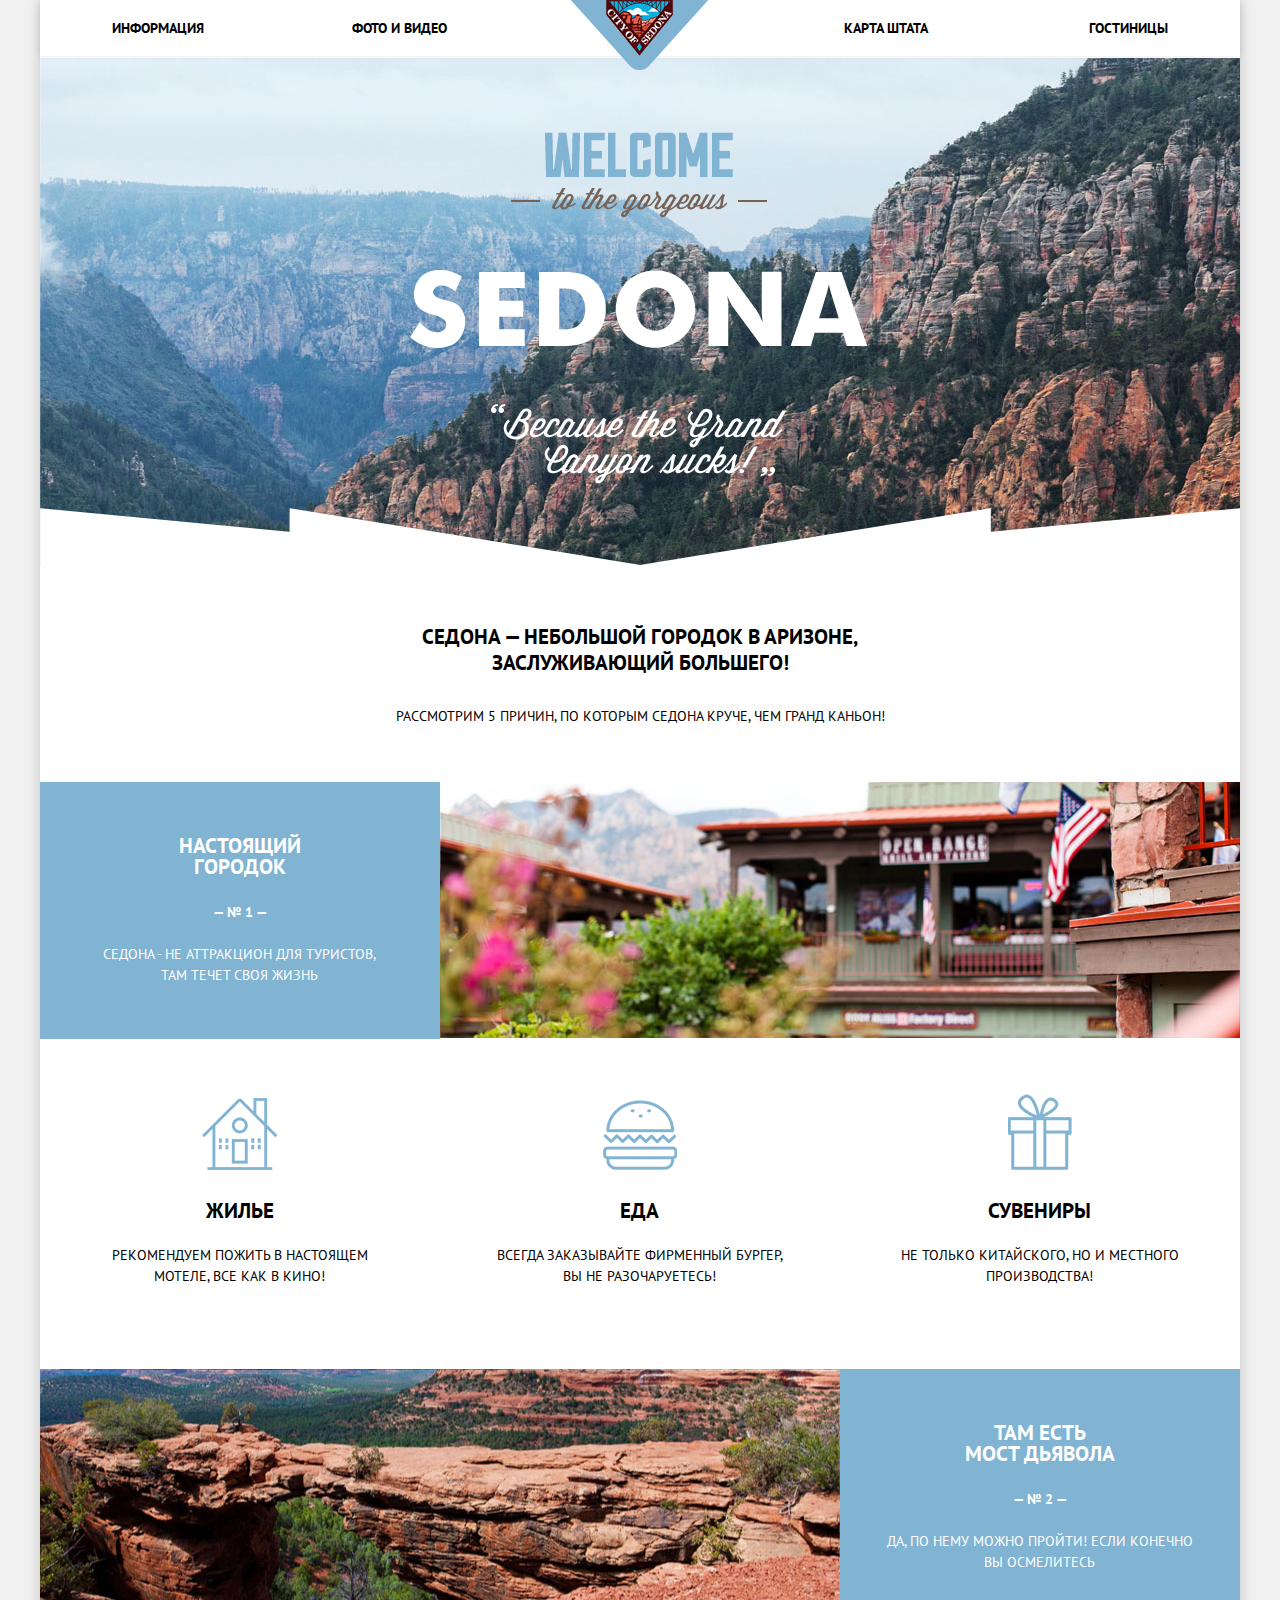
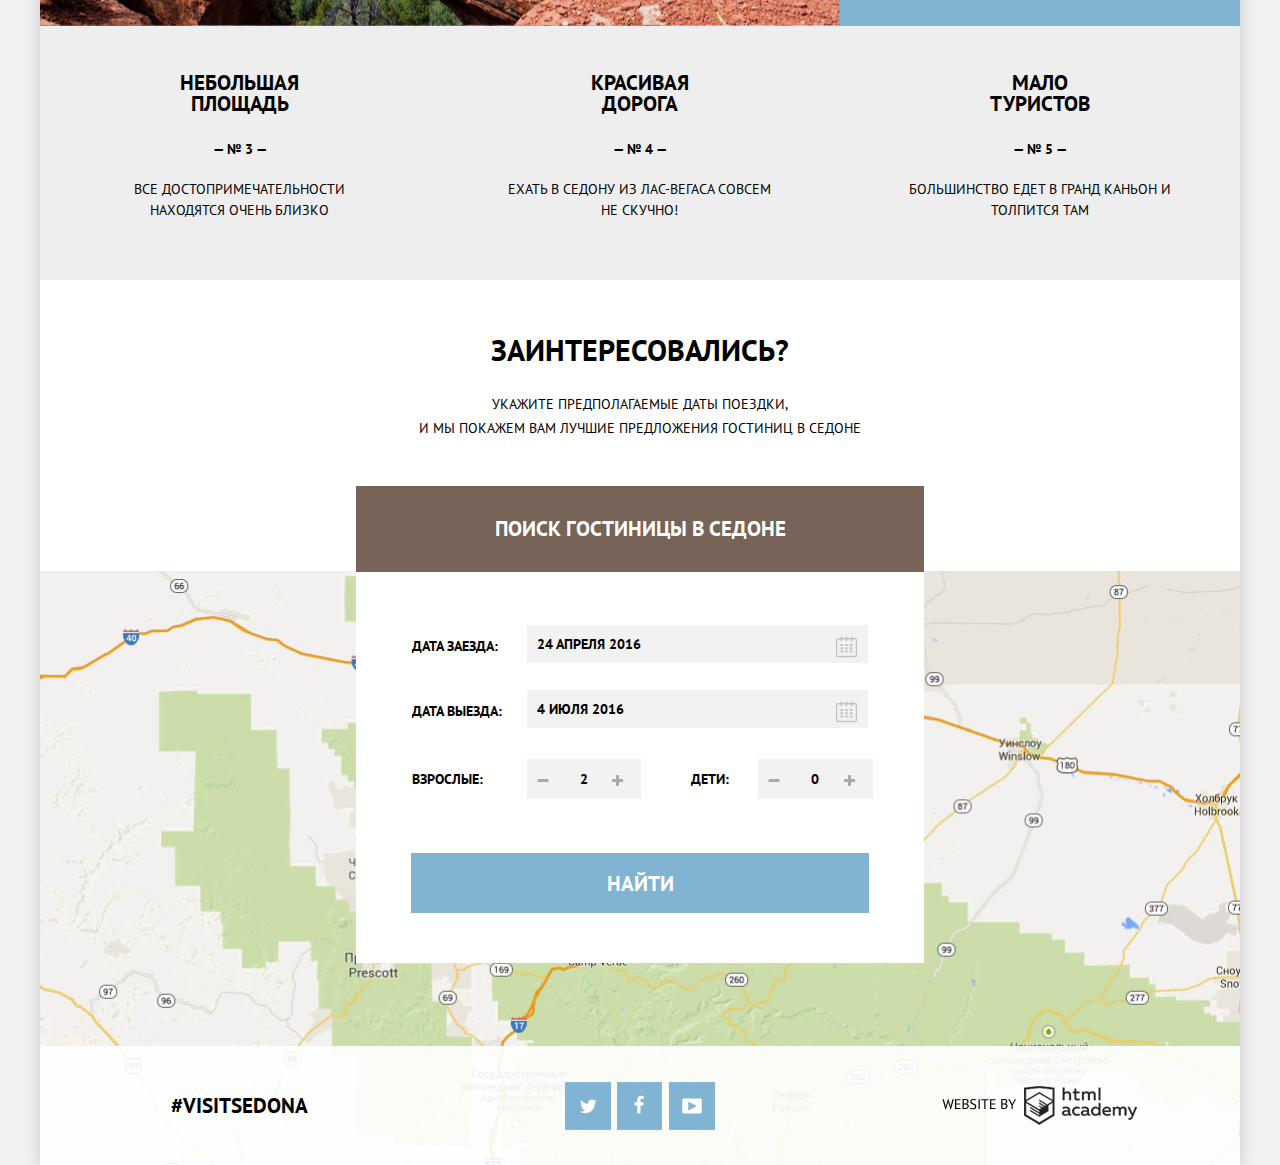
==== commit 54d911f7: "финальная проверка (доп.критерии)" ====
--- a/index.html
+++ b/index.html
@@ -101,7 +101,7 @@
       <p><strong>Заинтересовались?</strong>Укажите предполагаемые даты поездки,<br/>и мы покажем вам лучшие предложения гостиниц в Седоне</p>
       <div class="site-map"></div>
       <form class="site-search-form" method="post">
-        <header>Поиск гостиницы в Седоне</header>
+        <a class="open-contact-popup" href="#">Поиск гостиницы в Седоне</a>
           <div class="site-search-form-dates">
             <label for="arrival-date">Дата Заезда:</label>
             <input type="text" name="arrival-date" id="arrival-date" value="24 апреля 2016">
@@ -115,19 +115,19 @@
           </div>
 
           <div class="search-form-people">
-              <label for="adults">Взрослые:</label>
-              <div class="site-btns">
-                <button type="button" class="site-minus"></button>
-                <input type="text" name="adults" id="adults" value="2">
-                <button type="button" class="site-plus"></button>
-              </div>
+            <label for="adults">Взрослые:</label>
+            <div class="site-btns">
+              <button type="button" class="site-minus"></button>
+              <input type="text" name="adults" id="adults" value="2">
+              <button type="button" class="site-plus"></button>
+            </div>
 
-              <label for="children">Дети:</label>
-              <div class="site-btns">
-                <button type="button" class="site-minus"></button>
-                <input type="text" name="children" id="children" value="0">
-                <button type="button" class="site-plus"></button>
-              </div>
+            <label for="children">Дети:</label>
+            <div class="site-btns">
+              <button type="button" class="site-minus"></button>
+              <input type="text" name="children" id="children" value="0">
+              <button type="button" class="site-plus"></button>
+            </div>
           </div>
           <button class="site-search-form-btn" type="submit">Найти</button>
       </form>
@@ -135,7 +135,7 @@
 
     <!-- Подвал -->
 
-      <footer class="site-footer">
+    <footer class="site-footer">
       <div><strong>#visitsedona</strong></div>
       <ul class="social">
         <li><a class="social-twitter" href="http://twitter.com">twitter</a></li>
--- a/css/style.min.css
+++ b/css/style.min.css
@@ -1 +1 @@
-.site-banner::after,.wrapper::before{content:" "}.by-ha a,.site-banner h1,.social li a{text-indent:-9999px}.header-text,.hotels-price-controls,.hotels-price-controls label,.hotels-search-form,.lead-text,.search-form p,.site-reason-1-section,.site-reasons-article,.site-search-form-dates input,footer>*{box-sizing:border-box}body{background-color:#f2f2f2;font-family:'PT Sans',Arial,sans-serif;font-size:14px;text-transform:uppercase;line-height:21px;counter-reset:section}.site-menu,.wrapper{background-color:#fff}button,input,textarea{font-family:inherit;font-size:inherit;text-transform:inherit;line-height:inherit}.wrapper{max-width:1200px;min-width:768px;margin-left:auto;margin-right:auto;box-shadow:0 0 15px rgba(0,0,0,.2)}.wrapper::before{height:58px;display:block}.site-menu{position:absolute;z-index:100;width:1200px;top:0;left:50%;transform:translate(-50%,0);box-shadow:0 0 5px rgba(0,0,0,.1)}@media (max-width:1200px){.site-menu{width:100%;min-width:768px}}@media (max-width:800px){.site-menu{left:0;transform:translate(0,0)}}.site-menu ul{list-style-type:none;margin:0;height:56px;padding:0;display:flex}.site-menu a{color:#000;text-decoration:none}.site-menu li{display:inline-block;width:20%;min-height:56px;line-height:56px}.site-menu li:first-child{margin-left:6%}.site-menu li:nth-child(3){margin-left:8%}.site-menu li:nth-child(3),.site-menu li:nth-child(4){text-align:right}.site-menu li:last-child{margin-right:6%}.site-menu .site-logo{position:absolute;left:50%;transform:translate(-50%,0)}.site-menu-link{font-weight:700}.site-menu-link:hover{font-weight:700;color:#bcd6e7}.site-menu-link:active{font-weight:700;color:#c7c7c7}.site-menu-link.active{font-weight:700;color:#766357}.site-menu-link.active:hover{font-weight:700;color:#604e43}.site-menu-link.active:active{font-weight:700;color:#d6d0cc}.site-banner{background-image:url(../img/header.jpg);background-color:#ababab;min-height:507px;position:relative;background-size:cover}.site-banner h1{width:460px;height:360px;background:url(../img/header-text.png) no-repeat;position:absolute;top:50%;left:50%;transform:translate(-50%,-50%);margin:0}.site-banner::after{display:block;height:60px;width:100%;position:absolute;bottom:0;background-image:url(../img/shape.png);background-size:100% auto;background-position:center bottom;background-repeat:no-repeat}.lead-text{width:500px;padding-top:59px;padding-bottom:55px;text-align:center;margin:0 auto}.lead-text strong{font-size:21px;line-height:26px;display:block;margin-bottom:30px}.site-flex,.site-flex-reasons{display:-ms-flexbox;display:flex;-ms-flex-wrap:wrap;flex-wrap:wrap;-ms-flex-pack:distribute;justify-content:space-around}.site-flex-reasons{background-color:#eee;word-wrap:break-word}.site-flex-header{display:-ms-flexbox;display:flex;width:100%;min-height:257px;-ms-flex-pack:distribute;justify-content:space-around;color:#fff;background-color:#81b3d2}.header-image{width:66.666%;background-position:center}.reason-1{background-image:url(../img/reason-1.jpg)}.reason-2{background-image:url(../img/reason-2.jpg)}.header-text{width:33.333%;color:#fff;display:-ms-flexbox;display:flex;-ms-flex-line-pack:center;align-content:center;-ms-flex-wrap:wrap;flex-wrap:wrap;-ms-flex-pack:center;justify-content:center;text-align:center;padding:0 5%}.header-text:nth-child(2){padding:0 42px}.header-text:nth-child(2) h3{width:155px}.header-text p{margin:0}.site-reason-1-section,.site-reasons-article{text-align:center;width:33.333%;padding:55px 4% 68px}.site-reasons-article{padding-top:46px;padding-bottom:45px}.site-flex-reasons h3,.site-reason-1-section h4{font-size:21px}.site-reason-1-section h4{margin-bottom:24px;margin-top:24px}.site-flex-reasons h3{margin:0 auto 5px}.search-form p,.site-search-form-btn,.site-search-form>header{margin-left:auto;margin-right:auto}.site-flex-reasons p{margin-top:19px;padding-left:5%;padding-right:5%}.header-text h3,.site-reasons-article h3{font-size:21px;max-width:170px;margin-top:0}.counters h3::after{counter-increment:section;content:"— № " counter(section) " —";display:block;margin-top:25px;font-size:14px}.search-form{position:relative;margin-bottom:-119px}.search-form p{padding-top:41px;text-align:center;width:500px;min-height:263px;line-height:22px}.search-form p strong{font-size:30px;line-height:29px;display:block;margin-bottom:28px}.site-search-form>header,button{font-size:21px;color:#fff;font-weight:700}.site-search-form{background-color:#fff;width:568px;height:482px;position:absolute;top:192px;left:50%;transform:translate(-50%,0)}.site-search-form>header{width:568px;height:54px;text-align:center;background-color:#776357;padding-top:32px;margin-bottom:53px;-ms-flex-item-align:stretch;-ms-grid-row-align:stretch;align-self:stretch}.site-search-form>div{width:461px;height:40px;margin-bottom:29px;padding-left:56px}.site-search-form-dates:nth-child(2){margin-bottom:25px}button{border-style:none;cursor:pointer}.site-search-form-btn{margin-top:25px;width:458px;height:55px;background-color:#81b3d2}.site-search-form-btn:hover{background-color:#669ec0}.site-search-form-btn:active{background-color:#5496bd;color:#88b6d1}.site-search-form{display:-ms-flexbox;display:flex;-ms-flex-direction:column;flex-direction:column}.search-form-people>*{display:inline-block;line-height:40px;width:24%}.search-form-people input{text-align:center;width:100%}.search-form-people label:last-of-type{text-align:right;padding-right:23px;box-sizing:border-box}.site-search-form-dates label{width:111px;display:inline-block;line-height:42px;white-space:nowrap}.site-search-form-dates input{width:74%;padding-left:10px}.site-search-form input{background-color:#f2f2f2;height:38px;border:none}.site-search-form input[type=text]::-ms-clear{display:none}.site-search-form input:hover{background-color:#ebebeb}.site-search-form input:focus{background-color:#fff;outline:#e5e5e5 solid 2px}.site-search-form input,.site-search-form label{font-weight:700}.site-search-form-dates{position:relative}.site-calendar{background-image:url(../img/calendar.png);width:40px;height:40px;position:absolute;left:470px;top:2px;cursor:pointer;border:none;background-color:transparent;margin-top:0}.site-calendar:hover{background-position:0 -40px}.site-calendar:active{background-position:0 40px}.site-btns{position:relative}.site-minus,.site-plus{width:40px;height:40px;position:absolute;top:2px;cursor:pointer;background-position:center 0;background-color:transparent;background-repeat:no-repeat}.site-btns:last-child{left:2px}.site-minus{background-image:url(../img/btns-minus.png);left:-4px}.site-plus{background-image:url(../img/btns-plus.png);right:0}.checkbox,footer{position:relative}.site-minus:hover,.site-plus:hover{background-position:center -40px}.site-minus:active,.site-plus:active{background-position:center -80px}.site-map{background-image:url(../img/map.jpg);width:100%;height:594px;background-size:cover}.social-fb,.social-twitter,.social-yt{background-image:url(../img/social.png)}footer{background-color:rgba(255,255,255,.9);height:119px;font-size:0;display:-ms-flexbox;display:flex;-ms-flex-wrap:nowrap;flex-wrap:nowrap;-ms-flex-pack:justify;justify-content:space-between;-ms-flex-align:center;align-items:center}footer>*{width:33.333%}footer div:first-child{font-size:21px;font-weight:700;text-align:center}.social{padding:0;list-style-type:none;text-align:center}.social li{display:inline-block;margin-right:6px}.social li a{display:block;width:46px;height:48px}.social-twitter{background-position:0 0}.social-fb{background-position:97px 0}.social-yt{background-position:46px 0}.social-twitter:hover{background-position:0 104px}.social-fb:hover{background-position:97px 104px}.social-yt:hover{background-position:46px 104px}.social-twitter:active{background-position:0 48px}.social-fb:active{background-position:97px 48px}.social-yt:active{background-position:46px 48px}.by-ha{display:inline-block;background-image:url(../img/by-ha.png);background-position:50% 0;background-repeat:no-repeat}.by-ha:hover{background-position:50% -48px}.by-ha:active{background-position:50% bottom}.by-ha a{margin:0 auto;display:block;width:195px;height:39px}.hotels-search-form{display:-ms-flexbox;display:flex;-ms-flex-pack:start;justify-content:flex-start;height:217px;background-image:url(../img/header-blurred.jpg);background-color:#ababab;background-position:0 -60px;color:#fff;padding:26px 0 30px}fieldset{padding:0;margin:0;border:0;display:-ms-flexbox;display:flex;-ms-flex-direction:column;flex-direction:column}.hotels-search-form fieldset:first-child{margin-left:6%;width:256px}legend{font-weight:700;font-size:16px}.hotels-search-form label{color:#fff;display:block;margin-top:25px}.checkbox{padding-left:40px}.checkbox input[type=checkbox]+.checkbox-indicator,.checkbox input[type=checkbox]:checked+.checkbox-indicator{position:absolute;left:0;bottom:1px;width:26px;height:22px;background-repeat:no-repeat;background-image:url(../img/checkbox.png);cursor:pointer}.checkbox input[type=checkbox]:checked+.checkbox-indicator{background-position:bottom}.checkbox input[type=checkbox]:disabled+.checkbox-indicator{background-image:url(../img/checkbox.png);opacity:.5}input[type=checkbox]{display:none}.filter-range{width:27%;display:-ms-flexbox;display:flex;-ms-flex-direction:column;flex-direction:column;margin-left:auto;margin-right:6%}.filter-range legend{margin-bottom:10px}.hotels-price-controls label:first-child,.hotels-price-controls label:nth-child(2){margin-top:0}.hotels-price-controls{height:36px;width:100%;margin-bottom:20px;font-size:0;position:relative;border:2px solid #fff;border-radius:2px}.hotels-price-controls::after{content:"";position:absolute;top:50%;left:50%;width:2px;height:22px;background:#fff;transform:translate(-50%,-50%)}.hotels-price-controls label{display:inline-block;font-size:14px;line-height:31px;vertical-align:top;white-space:nowrap;cursor:pointer;width:49%;padding-left:28%}.max-price::before,.min-price::before{display:inline-block;width:25px;margin-left:-25px}.min-price::before{content:"от"}.max-price::before{content:"до"}.hotels-price-controls .max-price{padding-left:26%}.hotels-price-controls input{width:95%;margin:0;height:29px;color:inherit;font:inherit;vertical-align:top;background:0 0;border:none}.hotels-range-controls{position:relative;margin-bottom:32px}.hotels-range-controls .scale{height:2px;background:rgba(255,255,255,.3)}.hotels-range-controls .bar{width:80%;height:2px;background:#fff}.range-toggle{width:4px;height:4px;position:absolute;top:-9px;background:#ababab;border:8px solid #fff;border-radius:50%;box-shadow:0 2px 1px 0 rgba(0,1,1,.2);cursor:pointer}.range-toggle-min{left:0}.range-toggle-max{left:80%}.range-toggle:hover{background:#1c4f80}.form-search-button{display:block;margin:0 auto;padding:6px 35px;width:140px;height:35px;font-size:14px;line-height:20px;color:#fff;background:0 0;border:2px solid #fff;border-radius:2px;cursor:pointer}.form-search-button:hover{color:#000;background:#fff}.hotels{font-size:14px}.hotels-inner-nav{display:-ms-flexbox;display:flex;-ms-flex-pack:start;justify-content:flex-start;min-height:85px;margin-left:6%;margin-right:6%}.inner-nav-right{margin-left:auto}.hotels-inner-nav ul{list-style-type:none;display:-ms-flexbox;display:flex;-ms-flex-align:center;align-items:center}.hotels-inner-nav li{display:inline-block;font-size:12px}.inner-nav-left{display:-ms-flexbox;display:flex;-ms-flex-align:center;align-items:center;min-width:530px}.inner-nav-left>ul{min-width:420px;padding-left:0}.arrow-left,.arrow-left:active,.arrow-left:hover{padding-left:12px}.inner-nav-left>h3{padding-right:50px;font-size:21px}.hotels-sorting li:first-child{padding-right:40px}.hotels-sorting li{padding-right:30px}.hotels-sorting a:not(.sorting-link){color:#81b3d2;text-decoration:none}.sorting-link{text-decoration:none;color:#dbdbdb;border-bottom:1px dotted #81b3d2}.sorting-link:hover{color:#81b3d2}.sorting-link:active{color:#000;border:none}.hotels-sorting .link-active{color:#81b3d2;border:none}.arrow{width:13px;height:13px;background-repeat:no-repeat}.arrow-left{background-position:0 0;background-image:url(../img/arrow-left.png)}.arrow-right{background-image:url(../img/arrow-right.png)}.arrow-left:hover{background-position:0 -32px}.arrow-right:hover{background-position:center}.arrow-active,.arrow-left:active,.arrow-right:active{background-position:0 -66px}.hotels-examples{display:-ms-flexbox;display:flex;-ms-flex-direction:column;flex-direction:column}.hotels-examples article{display:-ms-flexbox;display:flex;-ms-flex-pack:justify;justify-content:space-between;-ms-flex-direction:row;flex-direction:row;padding:30px 6%;-ms-flex-align:stretch;align-items:stretch;border-bottom:1px solid #e5e5e5;min-height:90px}.hotels-examples article:first-child{border-top:1px solid #e5e5e5}.hotels-examples .info{position:relative;padding-left:165px}.info img{position:absolute;left:0;top:0;width:135px;height:90px}.info-content h3,.info-content p{margin-top:0;margin-bottom:11px}.info-content h3{font-size:21px}.info-content{margin-top:-3px}.hotels-buttons{margin-top:14px}.hotels-type{display:inline-block;min-width:117px}.hotels-price::after{content:" P."}.info-content h3:hover{color:#8bb9d5}.info-content h3:active{color:#cacaca}.rating{margin-top:-3px;min-height:90px;display:-ms-flexbox;display:flex;-ms-flex-direction:column;flex-direction:column;-ms-flex-pack:justify;justify-content:space-between;-ms-flex-align:end;align-items:flex-end}.rating div{color:#81b3d2;font-size:23px}.rating p{margin:0;width:110px;height:27px;text-align:center;color:#666;font-size:14px;line-height:27px;background-color:#f2f2f2}.hotels-book,.hotels-more{display:inline-block;height:26px;margin-top:0;text-decoration:none;color:#fff;font-weight:700;text-align:center;line-height:26px}.hotels-more{width:110px;background-color:#81b3d2;margin-right:3px}.hotels-book{width:142px;background-color:#766357}.hotels-more:hover{background-color:#669ec0}.hotels-more:active{background-color:#5496bd;color:#88b6d1}.hotels-book:hover{background-color:#604e43}.hotels-book:active{background-color:#503e33;color:#7b6d65}
+body{min-width:1200px;background-color:rgb(242, 242, 242);font-family:'PT Sans', 'Arial', sans-serif;font-size:14px;text-transform:uppercase;line-height:21px;counter-reset:section}input,button,textarea{font-family:inherit;font-size:inherit;text-transform:inherit;line-height:inherit}.wrapper{max-width:1200px;min-width:768px;margin-left:auto;margin-right:auto;box-shadow:0 0 15px rgba(0, 0, 0, 0.2);background-color:rgb(255, 255, 255)}.wrapper::before{content:" ";height:58px;display:block}.site-menu{position:absolute;z-index:100;width:1200px;top:0px;left:50%;transform:translate(-50%, 0);background-color:rgb(255, 255, 255);box-shadow:0 0 5px rgba(0, 0, 0, 0.1)}@media (max-width: 1200px){.site-menu{width:100%;min-width:768px}}@media (max-width: 800px){.site-menu{left:0;transform:translate(0, 0)}}.site-menu ul{list-style-type:none;margin:0px;height:56px;padding:0;display:flex}.site-menu a{color:rgb(0, 0, 0);text-decoration:none}.site-menu li{display:inline-block;vertical-align:baseline;width:20%;min-height:56px;line-height:56px}.site-menu li:first-child{margin-left:6%}.site-menu li:nth-child(3){margin-left:8%}.site-menu li:nth-child(3),.site-menu li:nth-child(4){text-align:right}.site-menu li:last-child{margin-right:6%}.site-menu .site-logo{position:absolute;left:50%;transform:translate(-50%, 0)}.site-menu-link{font-weight:bold}.site-menu-link:hover{font-weight:bold;color:rgb(188, 214, 231)}.site-menu-link:active{font-weight:bold;color:rgb(199, 199, 199)}.site-menu-link.active{font-weight:bold;color:rgb(118, 99, 87)}.site-menu-link.active:hover{font-weight:bold;color:rgb(96, 78, 67)}.site-menu-link.active:active{font-weight:bold;color:rgb(214, 208, 204)}.site-banner{background-image:url(../img/header.jpg);background-color:rgb(214, 228, 239);min-height:507px;position:relative;background-size:cover}.site-banner h1{width:460px;height:360px;text-indent:-9999px;background:url(../img/header-text.png) no-repeat;position:absolute;top:50%;left:50%;transform:translate(-50%, -50%);margin:0}.site-banner::after{content:" ";display:block;height:60px;width:100%;position:absolute;bottom:0;background-image:url(../img/shape.png);background-size:100% auto;background-position:center bottom;background-repeat:no-repeat}.lead-text{box-sizing:border-box;width:500px;padding-top:59px;padding-bottom:55px;text-align:center;margin:0 auto}.lead-text strong{font-size:21px;line-height:26px;display:block;margin-bottom:30px}.site-flex,.site-flex-reasons{display:-ms-flexbox;display:flex;-ms-flex-wrap:wrap;flex-wrap:wrap;-ms-flex-pack:distribute;justify-content:space-around}.site-flex-reasons{background-color:rgb(238, 238, 238);word-wrap:break-word}.site-flex-header{display:-ms-flexbox;display:flex;width:100%;min-height:257px;-ms-flex-pack:distribute;justify-content:space-around;color:rgb(255, 255, 255);background-color:rgb(129, 179, 210)}.header-image{width:66.666%;background-position:center}.reason-1{background-image:url(../img/reason-1.jpg)}.reason-2{background-image:url(../img/reason-2.jpg)}.header-text{width:33.333%;color:rgb(255, 255, 255);display:-ms-flexbox;display:flex;-ms-flex-line-pack:center;align-content:center;-ms-flex-wrap:wrap;flex-wrap:wrap;-ms-flex-pack:center;justify-content:center;text-align:center;padding:20px 5% 20px 5%;box-sizing:border-box}.header-text:nth-child(2){padding:20px 42px 20px 42px}.header-text:nth-child(2) h3{width:155px}.header-text p{margin:0}.site-reason-1-section,.site-reasons-article{text-align:center;width:33.333%;padding:55px 4% 68px 4%;box-sizing:border-box}.site-reasons-article{padding-top:46px;padding-bottom:45px}.site-reason-1-section{box-sizing:border-box}.site-reason-1-section h4,.site-flex-reasons h3{font-size:21px}.site-reason-1-section h4{margin-bottom:24px;margin-top:24px}.site-flex-reasons h3{margin:0 auto 5px auto}.site-flex-reasons p{margin-top:19px;padding-left:5%;padding-right:5%}.header-text h3,.site-reasons-article h3{font-size:21px;max-width:170px;margin-top:0}.counters h3::after{counter-increment:section;content:"— № "counter(section) " —";display:block;margin-top:25px;font-size:14px}.search-form{position:relative;margin-bottom:-119px}.search-form p{padding-top:41px;box-sizing:border-box;margin-right:auto;margin-left:auto;text-align:center;width:500px;min-height:263px;line-height:24px}.search-form p strong{font-size:30px;line-height:29px;display:block;margin-bottom:28px}.site-search-form{background-color:rgb(255, 255, 255);width:568px;position:absolute;top:192px;left:50%;transform:translate(-50%, 0)}.site-search-form .open-contact-popup{display:block;width:568px;height:54px;text-align:center;text-decoration:none;font-size:21px;font-weight:bold;color:rgb(255, 255, 255);background-color:rgb(119, 99, 87);padding-top:32px;margin-bottom:53px;margin-left:auto;margin-right:auto;-ms-flex-item-align:stretch;-ms-grid-row-align:stretch;align-self:stretch}.site-search-form > div{width:461px;height:40px;margin-bottom:29px;padding-left:56px}.site-search-form-dates:nth-child(2){margin-bottom:25px}button{font-size:21px;font-weight:bold;color:rgb(255, 255, 255);border-style:none;cursor:pointer}.site-search-form-btn{margin-left:auto;margin-right:auto;margin-top:25px;margin-bottom:50px;width:458px;height:60px;background-color:rgb(129, 179, 210)}.site-search-form-btn:hover{background-color:rgb(102, 158, 192)}.site-search-form-btn:active{background-color:rgb(84, 150, 189);color:rgb(136, 182, 209)}.site-search-form{display:-ms-flexbox;display:flex;-ms-flex-direction:column;flex-direction:column}.search-form-people > *{display:inline-block;vertical-align:top;line-height:40px;width:24%}.search-form-people input{text-align:center;width:100%}.search-form-people label:last-of-type{text-align:right;padding-right:23px;box-sizing:border-box}.site-search-form-dates label{width:111px;display:inline-block;vertical-align:top;line-height:42px;word-wrap:break-word}.site-search-form-dates input{width:74%;padding-left:10px;box-sizing:border-box}.site-search-form input{background-color:rgb(242, 242, 242);height:38px;border:none}.site-search-form input[type="text"]::-ms-clear{display:none}.site-search-form input:hover{background-color:rgb(235, 235, 235)}.site-search-form input:focus{background-color:rgb(255, 255, 255);outline:2px solid rgb(229, 229, 229)}.site-search-form label,.site-search-form input{font-weight:bold}.site-search-form-dates{position:relative}.site-calendar{background-image:url(../img/calendar.png);width:40px;height:40px;position:absolute;left:470px;top:2px;cursor:pointer;border:none;background-color:transparent;margin-top:0px}.site-calendar:hover{background-position:0px -40px}.site-calendar:active{background-position:0px 40px}.site-btns{position:relative}.site-btns:last-child{left:2px}.site-minus{width:40px;height:40px;background-image:url(../img/btns-minus.png);position:absolute;top:2px;left:-4px;cursor:pointer;background-repeat:no-repeat;background-position:center 0;background-color:transparent}.site-plus{width:40px;height:40px;background-image:url(../img/btns-plus.png);position:absolute;top:2px;right:0px;cursor:pointer;background-repeat:no-repeat;background-position:center 0;background-color:transparent}.site-minus:hover{background-position:center -40px}.site-plus:hover{background-position:center -40px}.site-minus:active{background-position:center -80px}.site-plus:active{background-position:center -80px}.site-map{background-image:url(../img/map.jpg);width:100%;height:594px;background-size:cover;background-color:rgb(242, 241, 239)}footer{position:relative;background-color:rgba(255, 255, 255, 0.90);height:119px;font-size:0px;display:-ms-flexbox;display:flex;-ms-flex-wrap:nowrap;flex-wrap:nowrap;-ms-flex-pack:justify;justify-content:space-between;-ms-flex-align:center;align-items:center}footer > *{width:33.333%;box-sizing:border-box}footer div:first-child{font-size:21px;font-weight:bold;text-align:center}.social{padding:0;list-style-type:none;text-align:center}.social li{display:inline-block;vertical-align:baseline;margin-right:6px}.social li:last-child{margin-right:0}.social li a{display:block;width:46px;height:48px;text-indent:-9999px}.social-twitter{background-image:url(../img/social.png);background-position:0px 0px}.social-fb{background-image:url(../img/social.png);background-position:97px 0px}.social-yt{background-image:url(../img/social.png);background-position:46px 0px}.social-twitter:hover{background-position:0px 104px}.social-fb:hover{background-position:97px 104px}.social-yt:hover{background-position:46px 104px}.social-twitter:active{background-position:0px 48px}.social-fb:active{background-position:97px 48px}.social-yt:active{background-position:46px 48px}.by-ha{display:inline-block;background-image:url(../img/by-ha.png);background-position:50% 0px;background-repeat:no-repeat;vertical-align:baseline}.by-ha:hover{background-position:50% -48px}.by-ha:active{background-position:50% bottom}.by-ha a{margin:0 auto;display:block;width:195px;height:39px;text-indent:-9999px}.hotels-search-form{display:-ms-flexbox;display:flex;-ms-flex-pack:start;justify-content:flex-start;background-image:url(../img/header-blurred.jpg);background-color:rgb(132, 161, 193);background-position:0 -60px;color:rgb(255, 255, 255);padding:26px 0 30px 0;box-sizing:border-box}fieldset{padding:0;margin:0;border:0px;display:-ms-flexbox;display:flex;-ms-flex-direction:column;flex-direction:column}.hotels-search-form fieldset:first-child{margin-left:6%;width:256px}legend{font-weight:bold;font-size:16px}.hotels-search-field{color:rgb(255, 255, 255);display:block;margin-top:23px}legend + .hotels-search-field{margin-top:25px}input[type="checkbox"] + label:before{content:" ";cursor:pointer;width:26px;height:22px;display:inline-block;vertical-align:middle;background-image:url(../img/checkbox.png);background-repeat:no-repeat;margin-right:13px;position:relative;top:-3px}input[type="checkbox"]:checked + label:before{background-image:url(../img/checkbox.png);background-position:bottom}input[type="checkbox"]:disabled + label:before{background-image:url(../img/checkbox.png);opacity:0.5}input[type="checkbox"]{display:none}.filter-range{width:26.5%;display:-ms-flexbox;display:flex;-ms-flex-direction:column;flex-direction:column;margin-left:auto;margin-right:6%}.filter-range legend{margin-bottom:10px;position:relative;left:-10px}.hotels-price-controls label:first-child,.hotels-price-controls label:nth-child(2){margin-top:0}.hotels-price-controls{height:36px;width:100%;box-sizing:border-box;margin-bottom:20px;font-size:0;position:relative;border:2px solid #ffffff;border-radius:2px}.hotels-price-controls::after{content:"";position:absolute;top:50%;left:50%;width:2px;height:22px;background:#ffffff;transform:translate(-50%, -50%)}.hotels-price-controls label{display:inline-block;font-size:14px;line-height:31px;vertical-align:top;white-space:nowrap;cursor:pointer;width:49%;padding-left:28%;box-sizing:border-box}.min-price::before{content:"от";display:inline-block;width:25px;margin-left:-25px;vertical-align:baseline}.max-price::before{content:"до";display:inline-block;vertical-align:baseline;width:25px;margin-left:-25px}.hotels-price-controls .max-price{padding-left:26%}.hotels-price-controls input{width:95%;margin:0;height:29px;color:inherit;font:inherit;vertical-align:top;background:none;border:none}.hotels-range-controls{position:relative;margin-bottom:32px}.hotels-range-controls .scale{height:2px;background:rgba(255, 255, 255, 0.3)}.hotels-range-controls .bar{width:80%;height:2px;background:#ffffff}.range-toggle{width:4px;height:4px;position:absolute;top:-9px;background:#ababab;border:8px solid #ffffff;border-radius:50%;box-shadow:0 2px 1px 0 rgba(0, 1, 1, 0.2);cursor:pointer}.range-toggle-min{left:0}.range-toggle-max{left:80%}.range-toggle:hover{background:#1c4f80}.form-search-button{display:block;margin:0 auto;padding:6px 35px;width:140px;height:35px;font-size:14px;line-height:20px;color:#ffffff;background:transparent;border:2px solid #ffffff;border-radius:2px;cursor:pointer;position:relative;left:-5px}.form-search-button:hover{color:#000000;background:#ffffff}.hotels{font-size:14px}.hotels-inner-nav{display:-ms-flexbox;display:flex;-ms-flex-pack:start;justify-content:flex-start;min-height:85px;margin-left:6%;margin-right:6%}.inner-nav-right{margin-left:auto}.hotels-inner-nav ul{list-style-type:none;display:-ms-flexbox;display:flex;-ms-flex-align:center;align-items:center}.hotels-inner-nav li{display:inline-block;font-size:12px;vertical-align:baseline}.inner-nav-left{display:-ms-flexbox;display:flex;-ms-flex-align:center;align-items:center;min-width:530px}.inner-nav-left > ul{min-width:420px;padding-left:0}.inner-nav-left > h3{padding-right:50px;font-size:21px}.hotels-sorting li:first-child{padding-right:40px}.hotels-sorting li{padding-right:30px}.hotels-sorting a:not(.sorting-link){color:rgb(129, 179, 210);text-decoration:none}.sorting-link{text-decoration:none;color:rgb(219, 219, 219);border-bottom:1px dotted rgb(129, 179, 210)}.sorting-link:hover{color:rgb(129, 179, 210)}.sorting-link:active{color:rgb(0, 0, 0);border:none}.hotels-sorting .link-active{color:rgb(129, 179, 210);border:none}.arrow{width:13px;height:13px;background-repeat:no-repeat}.arrow-left{padding-left:12px;background-position:0 0px;background-image:url(../img/arrow-left.png)}.arrow-right{background-image:url(../img/arrow-right.png)}.arrow-left:hover{padding-left:12px;background-position:0 -32px}.arrow-right:hover{background-position:center}.arrow-left:active{padding-left:12px;background-position:0 -66px}.arrow-right:active{background-position:0 -66px}.arrow-active{background-position:0 -66px}.hotels-examples{display:-ms-flexbox;display:flex;-ms-flex-direction:column;flex-direction:column}.hotels-examples article{display:-ms-flexbox;display:flex;-ms-flex-pack:justify;justify-content:space-between;-ms-flex-direction:row;flex-direction:row;padding:30px 6%;-ms-flex-align:stretch;align-items:stretch;border-bottom:1px solid rgb(229, 229, 229);min-height:90px}.hotels-examples article:first-child{border-top:1px solid rgb(229, 229, 229)}.hotels-examples .info{position:relative;padding-left:165px}.info img{position:absolute;left:0;top:0;width:135px;height:90px}.info-content h3,.info-content p{margin-top:0;margin-bottom:11px}.info-content h3{font-size:21px}.info-content{margin-top:-3px}.hotels-buttons{margin-top:14px}.hotels-type{display:inline-block;min-width:117px;vertical-align:baseline}.hotels-price::after{content:" P."}.info-content h3:hover{color:rgb( 139, 185, 213)}.info-content h3:active{color:rgb( 202, 202, 202)}.rating{margin-top:-3px;min-height:90px;display:-ms-flexbox;display:flex;-ms-flex-direction:column;flex-direction:column;-ms-flex-pack:justify;justify-content:space-between;-ms-flex-align:end;align-items:flex-end}.rating div{color:rgb(129, 179, 210);font-size:23px}.rating p{margin:0;width:110px;height:27px;text-align:center;color:rgb(102, 102, 102);font-size:14px;line-height:27px;background-color:rgb(242, 242, 242)}.hotels-more,.hotels-book{display:inline-block;vertical-align:baseline;height:26px;margin-top:0;text-decoration:none;color:rgb(255, 255, 255);font-weight:bold;text-align:center;line-height:26px}.hotels-more{width:110px;background-color:rgb(129, 179, 210);margin-right:3px}.hotels-book{width:142px;background-color:rgb(118, 99, 87)}.hotels-more:hover{background-color:rgb(102, 158, 192)}.hotels-more:active{background-color:rgb(84, 150, 189);color:rgb(136, 182, 209)}.hotels-book:hover{background-color:rgb(96, 78, 67)}.hotels-book:active{background-color:rgb(80, 62, 51);color:rgb(123, 109, 101)}
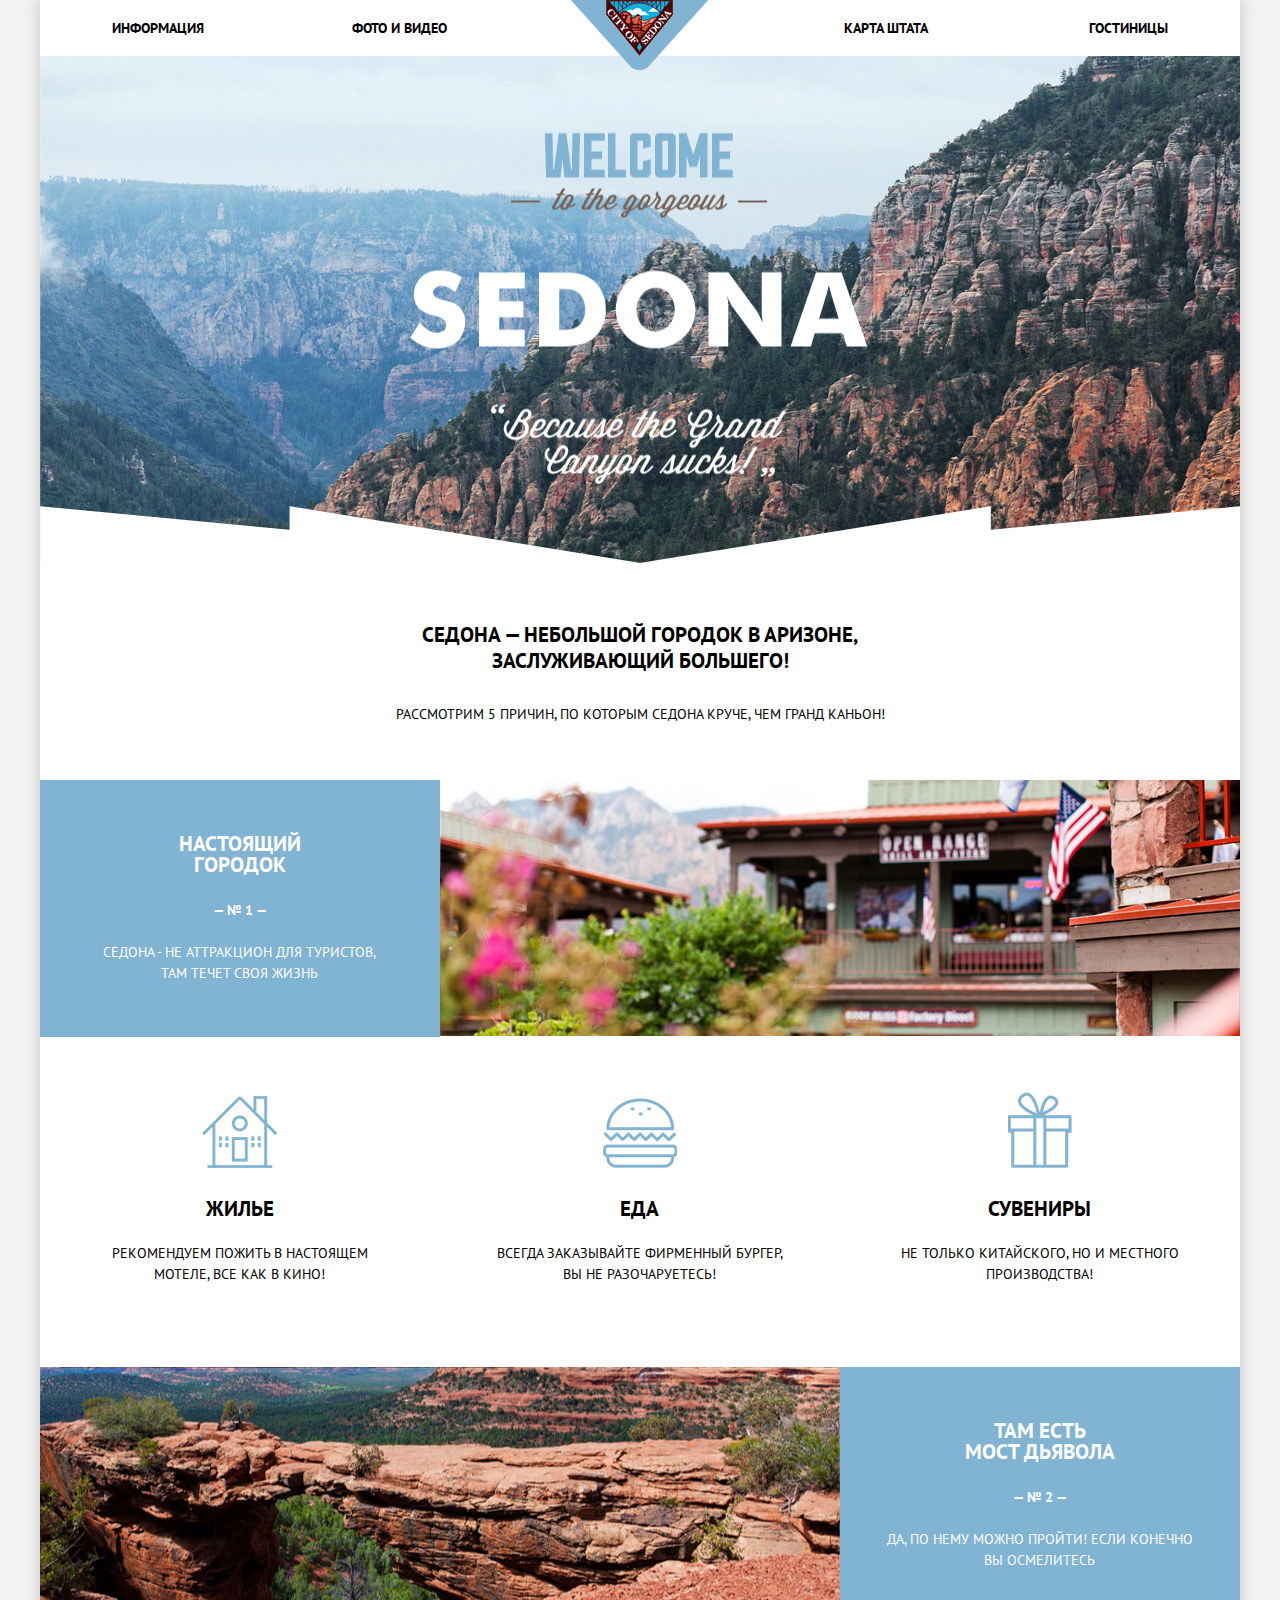
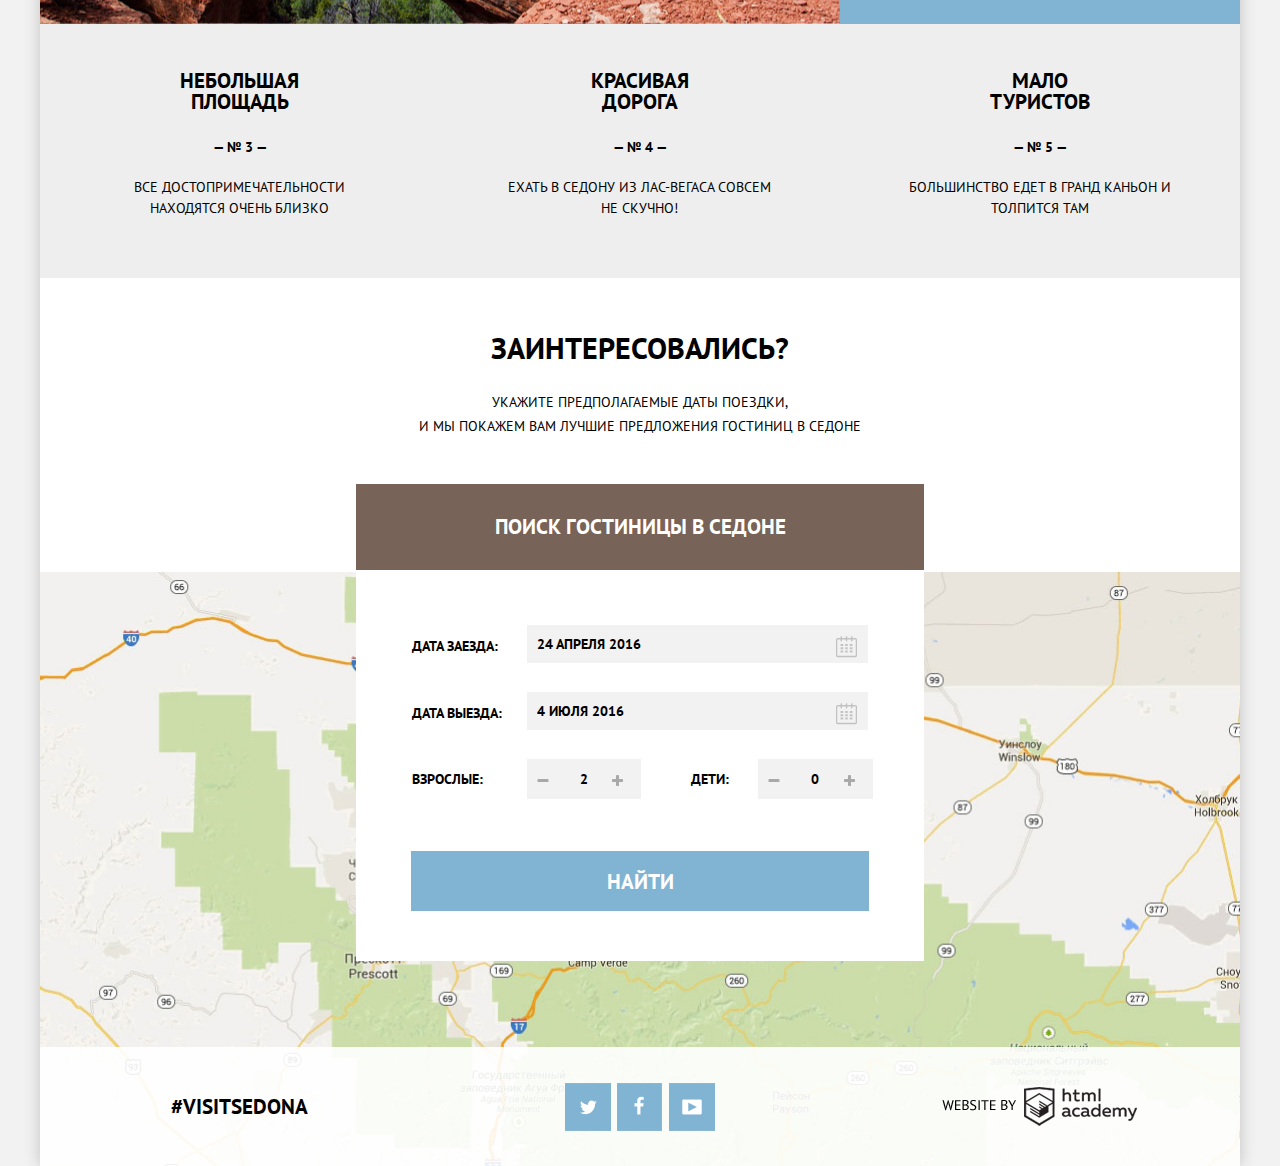
==== commit b2dbf7ab: "Финальная проверку (v4)" ====
--- a/index.html
+++ b/index.html
@@ -100,8 +100,9 @@
     <section class="search-form">
       <p><strong>Заинтересовались?</strong>Укажите предполагаемые даты поездки,<br/>и мы покажем вам лучшие предложения гостиниц в Седоне</p>
       <div class="site-map"></div>
-      <form class="site-search-form" method="post">
+      <div class="site-search-form-wrapper">
         <a class="open-contact-popup" href="#">Поиск гостиницы в Седоне</a>
+        <form class="site-search-form" method="post">
           <div class="site-search-form-dates">
             <label for="arrival-date">Дата Заезда:</label>
             <input type="text" name="arrival-date" id="arrival-date" value="24 апреля 2016">
@@ -130,7 +131,8 @@
             </div>
           </div>
           <button class="site-search-form-btn" type="submit">Найти</button>
-      </form>
+        </form>
+      </div>
     </section>
 
     <!-- Подвал -->
--- a/css/style.min.css
+++ b/css/style.min.css
@@ -1 +1 @@
-body{min-width:1200px;background-color:rgb(242, 242, 242);font-family:'PT Sans', 'Arial', sans-serif;font-size:14px;text-transform:uppercase;line-height:21px;counter-reset:section}input,button,textarea{font-family:inherit;font-size:inherit;text-transform:inherit;line-height:inherit}.wrapper{max-width:1200px;min-width:768px;margin-left:auto;margin-right:auto;box-shadow:0 0 15px rgba(0, 0, 0, 0.2);background-color:rgb(255, 255, 255)}.wrapper::before{content:" ";height:58px;display:block}.site-menu{position:absolute;z-index:100;width:1200px;top:0px;left:50%;transform:translate(-50%, 0);background-color:rgb(255, 255, 255);box-shadow:0 0 5px rgba(0, 0, 0, 0.1)}@media (max-width: 1200px){.site-menu{width:100%;min-width:768px}}@media (max-width: 800px){.site-menu{left:0;transform:translate(0, 0)}}.site-menu ul{list-style-type:none;margin:0px;height:56px;padding:0;display:flex}.site-menu a{color:rgb(0, 0, 0);text-decoration:none}.site-menu li{display:inline-block;vertical-align:baseline;width:20%;min-height:56px;line-height:56px}.site-menu li:first-child{margin-left:6%}.site-menu li:nth-child(3){margin-left:8%}.site-menu li:nth-child(3),.site-menu li:nth-child(4){text-align:right}.site-menu li:last-child{margin-right:6%}.site-menu .site-logo{position:absolute;left:50%;transform:translate(-50%, 0)}.site-menu-link{font-weight:bold}.site-menu-link:hover{font-weight:bold;color:rgb(188, 214, 231)}.site-menu-link:active{font-weight:bold;color:rgb(199, 199, 199)}.site-menu-link.active{font-weight:bold;color:rgb(118, 99, 87)}.site-menu-link.active:hover{font-weight:bold;color:rgb(96, 78, 67)}.site-menu-link.active:active{font-weight:bold;color:rgb(214, 208, 204)}.site-banner{background-image:url(../img/header.jpg);background-color:rgb(214, 228, 239);min-height:507px;position:relative;background-size:cover}.site-banner h1{width:460px;height:360px;text-indent:-9999px;background:url(../img/header-text.png) no-repeat;position:absolute;top:50%;left:50%;transform:translate(-50%, -50%);margin:0}.site-banner::after{content:" ";display:block;height:60px;width:100%;position:absolute;bottom:0;background-image:url(../img/shape.png);background-size:100% auto;background-position:center bottom;background-repeat:no-repeat}.lead-text{box-sizing:border-box;width:500px;padding-top:59px;padding-bottom:55px;text-align:center;margin:0 auto}.lead-text strong{font-size:21px;line-height:26px;display:block;margin-bottom:30px}.site-flex,.site-flex-reasons{display:-ms-flexbox;display:flex;-ms-flex-wrap:wrap;flex-wrap:wrap;-ms-flex-pack:distribute;justify-content:space-around}.site-flex-reasons{background-color:rgb(238, 238, 238);word-wrap:break-word}.site-flex-header{display:-ms-flexbox;display:flex;width:100%;min-height:257px;-ms-flex-pack:distribute;justify-content:space-around;color:rgb(255, 255, 255);background-color:rgb(129, 179, 210)}.header-image{width:66.666%;background-position:center}.reason-1{background-image:url(../img/reason-1.jpg)}.reason-2{background-image:url(../img/reason-2.jpg)}.header-text{width:33.333%;color:rgb(255, 255, 255);display:-ms-flexbox;display:flex;-ms-flex-line-pack:center;align-content:center;-ms-flex-wrap:wrap;flex-wrap:wrap;-ms-flex-pack:center;justify-content:center;text-align:center;padding:20px 5% 20px 5%;box-sizing:border-box}.header-text:nth-child(2){padding:20px 42px 20px 42px}.header-text:nth-child(2) h3{width:155px}.header-text p{margin:0}.site-reason-1-section,.site-reasons-article{text-align:center;width:33.333%;padding:55px 4% 68px 4%;box-sizing:border-box}.site-reasons-article{padding-top:46px;padding-bottom:45px}.site-reason-1-section{box-sizing:border-box}.site-reason-1-section h4,.site-flex-reasons h3{font-size:21px}.site-reason-1-section h4{margin-bottom:24px;margin-top:24px}.site-flex-reasons h3{margin:0 auto 5px auto}.site-flex-reasons p{margin-top:19px;padding-left:5%;padding-right:5%}.header-text h3,.site-reasons-article h3{font-size:21px;max-width:170px;margin-top:0}.counters h3::after{counter-increment:section;content:"— № "counter(section) " —";display:block;margin-top:25px;font-size:14px}.search-form{position:relative;margin-bottom:-119px}.search-form p{padding-top:41px;box-sizing:border-box;margin-right:auto;margin-left:auto;text-align:center;width:500px;min-height:263px;line-height:24px}.search-form p strong{font-size:30px;line-height:29px;display:block;margin-bottom:28px}.site-search-form{background-color:rgb(255, 255, 255);width:568px;position:absolute;top:192px;left:50%;transform:translate(-50%, 0)}.site-search-form .open-contact-popup{display:block;width:568px;height:54px;text-align:center;text-decoration:none;font-size:21px;font-weight:bold;color:rgb(255, 255, 255);background-color:rgb(119, 99, 87);padding-top:32px;margin-bottom:53px;margin-left:auto;margin-right:auto;-ms-flex-item-align:stretch;-ms-grid-row-align:stretch;align-self:stretch}.site-search-form > div{width:461px;height:40px;margin-bottom:29px;padding-left:56px}.site-search-form-dates:nth-child(2){margin-bottom:25px}button{font-size:21px;font-weight:bold;color:rgb(255, 255, 255);border-style:none;cursor:pointer}.site-search-form-btn{margin-left:auto;margin-right:auto;margin-top:25px;margin-bottom:50px;width:458px;height:60px;background-color:rgb(129, 179, 210)}.site-search-form-btn:hover{background-color:rgb(102, 158, 192)}.site-search-form-btn:active{background-color:rgb(84, 150, 189);color:rgb(136, 182, 209)}.site-search-form{display:-ms-flexbox;display:flex;-ms-flex-direction:column;flex-direction:column}.search-form-people > *{display:inline-block;vertical-align:top;line-height:40px;width:24%}.search-form-people input{text-align:center;width:100%}.search-form-people label:last-of-type{text-align:right;padding-right:23px;box-sizing:border-box}.site-search-form-dates label{width:111px;display:inline-block;vertical-align:top;line-height:42px;word-wrap:break-word}.site-search-form-dates input{width:74%;padding-left:10px;box-sizing:border-box}.site-search-form input{background-color:rgb(242, 242, 242);height:38px;border:none}.site-search-form input[type="text"]::-ms-clear{display:none}.site-search-form input:hover{background-color:rgb(235, 235, 235)}.site-search-form input:focus{background-color:rgb(255, 255, 255);outline:2px solid rgb(229, 229, 229)}.site-search-form label,.site-search-form input{font-weight:bold}.site-search-form-dates{position:relative}.site-calendar{background-image:url(../img/calendar.png);width:40px;height:40px;position:absolute;left:470px;top:2px;cursor:pointer;border:none;background-color:transparent;margin-top:0px}.site-calendar:hover{background-position:0px -40px}.site-calendar:active{background-position:0px 40px}.site-btns{position:relative}.site-btns:last-child{left:2px}.site-minus{width:40px;height:40px;background-image:url(../img/btns-minus.png);position:absolute;top:2px;left:-4px;cursor:pointer;background-repeat:no-repeat;background-position:center 0;background-color:transparent}.site-plus{width:40px;height:40px;background-image:url(../img/btns-plus.png);position:absolute;top:2px;right:0px;cursor:pointer;background-repeat:no-repeat;background-position:center 0;background-color:transparent}.site-minus:hover{background-position:center -40px}.site-plus:hover{background-position:center -40px}.site-minus:active{background-position:center -80px}.site-plus:active{background-position:center -80px}.site-map{background-image:url(../img/map.jpg);width:100%;height:594px;background-size:cover;background-color:rgb(242, 241, 239)}footer{position:relative;background-color:rgba(255, 255, 255, 0.90);height:119px;font-size:0px;display:-ms-flexbox;display:flex;-ms-flex-wrap:nowrap;flex-wrap:nowrap;-ms-flex-pack:justify;justify-content:space-between;-ms-flex-align:center;align-items:center}footer > *{width:33.333%;box-sizing:border-box}footer div:first-child{font-size:21px;font-weight:bold;text-align:center}.social{padding:0;list-style-type:none;text-align:center}.social li{display:inline-block;vertical-align:baseline;margin-right:6px}.social li:last-child{margin-right:0}.social li a{display:block;width:46px;height:48px;text-indent:-9999px}.social-twitter{background-image:url(../img/social.png);background-position:0px 0px}.social-fb{background-image:url(../img/social.png);background-position:97px 0px}.social-yt{background-image:url(../img/social.png);background-position:46px 0px}.social-twitter:hover{background-position:0px 104px}.social-fb:hover{background-position:97px 104px}.social-yt:hover{background-position:46px 104px}.social-twitter:active{background-position:0px 48px}.social-fb:active{background-position:97px 48px}.social-yt:active{background-position:46px 48px}.by-ha{display:inline-block;background-image:url(../img/by-ha.png);background-position:50% 0px;background-repeat:no-repeat;vertical-align:baseline}.by-ha:hover{background-position:50% -48px}.by-ha:active{background-position:50% bottom}.by-ha a{margin:0 auto;display:block;width:195px;height:39px;text-indent:-9999px}.hotels-search-form{display:-ms-flexbox;display:flex;-ms-flex-pack:start;justify-content:flex-start;background-image:url(../img/header-blurred.jpg);background-color:rgb(132, 161, 193);background-position:0 -60px;color:rgb(255, 255, 255);padding:26px 0 30px 0;box-sizing:border-box}fieldset{padding:0;margin:0;border:0px;display:-ms-flexbox;display:flex;-ms-flex-direction:column;flex-direction:column}.hotels-search-form fieldset:first-child{margin-left:6%;width:256px}legend{font-weight:bold;font-size:16px}.hotels-search-field{color:rgb(255, 255, 255);display:block;margin-top:23px}legend + .hotels-search-field{margin-top:25px}input[type="checkbox"] + label:before{content:" ";cursor:pointer;width:26px;height:22px;display:inline-block;vertical-align:middle;background-image:url(../img/checkbox.png);background-repeat:no-repeat;margin-right:13px;position:relative;top:-3px}input[type="checkbox"]:checked + label:before{background-image:url(../img/checkbox.png);background-position:bottom}input[type="checkbox"]:disabled + label:before{background-image:url(../img/checkbox.png);opacity:0.5}input[type="checkbox"]{display:none}.filter-range{width:26.5%;display:-ms-flexbox;display:flex;-ms-flex-direction:column;flex-direction:column;margin-left:auto;margin-right:6%}.filter-range legend{margin-bottom:10px;position:relative;left:-10px}.hotels-price-controls label:first-child,.hotels-price-controls label:nth-child(2){margin-top:0}.hotels-price-controls{height:36px;width:100%;box-sizing:border-box;margin-bottom:20px;font-size:0;position:relative;border:2px solid #ffffff;border-radius:2px}.hotels-price-controls::after{content:"";position:absolute;top:50%;left:50%;width:2px;height:22px;background:#ffffff;transform:translate(-50%, -50%)}.hotels-price-controls label{display:inline-block;font-size:14px;line-height:31px;vertical-align:top;white-space:nowrap;cursor:pointer;width:49%;padding-left:28%;box-sizing:border-box}.min-price::before{content:"от";display:inline-block;width:25px;margin-left:-25px;vertical-align:baseline}.max-price::before{content:"до";display:inline-block;vertical-align:baseline;width:25px;margin-left:-25px}.hotels-price-controls .max-price{padding-left:26%}.hotels-price-controls input{width:95%;margin:0;height:29px;color:inherit;font:inherit;vertical-align:top;background:none;border:none}.hotels-range-controls{position:relative;margin-bottom:32px}.hotels-range-controls .scale{height:2px;background:rgba(255, 255, 255, 0.3)}.hotels-range-controls .bar{width:80%;height:2px;background:#ffffff}.range-toggle{width:4px;height:4px;position:absolute;top:-9px;background:#ababab;border:8px solid #ffffff;border-radius:50%;box-shadow:0 2px 1px 0 rgba(0, 1, 1, 0.2);cursor:pointer}.range-toggle-min{left:0}.range-toggle-max{left:80%}.range-toggle:hover{background:#1c4f80}.form-search-button{display:block;margin:0 auto;padding:6px 35px;width:140px;height:35px;font-size:14px;line-height:20px;color:#ffffff;background:transparent;border:2px solid #ffffff;border-radius:2px;cursor:pointer;position:relative;left:-5px}.form-search-button:hover{color:#000000;background:#ffffff}.hotels{font-size:14px}.hotels-inner-nav{display:-ms-flexbox;display:flex;-ms-flex-pack:start;justify-content:flex-start;min-height:85px;margin-left:6%;margin-right:6%}.inner-nav-right{margin-left:auto}.hotels-inner-nav ul{list-style-type:none;display:-ms-flexbox;display:flex;-ms-flex-align:center;align-items:center}.hotels-inner-nav li{display:inline-block;font-size:12px;vertical-align:baseline}.inner-nav-left{display:-ms-flexbox;display:flex;-ms-flex-align:center;align-items:center;min-width:530px}.inner-nav-left > ul{min-width:420px;padding-left:0}.inner-nav-left > h3{padding-right:50px;font-size:21px}.hotels-sorting li:first-child{padding-right:40px}.hotels-sorting li{padding-right:30px}.hotels-sorting a:not(.sorting-link){color:rgb(129, 179, 210);text-decoration:none}.sorting-link{text-decoration:none;color:rgb(219, 219, 219);border-bottom:1px dotted rgb(129, 179, 210)}.sorting-link:hover{color:rgb(129, 179, 210)}.sorting-link:active{color:rgb(0, 0, 0);border:none}.hotels-sorting .link-active{color:rgb(129, 179, 210);border:none}.arrow{width:13px;height:13px;background-repeat:no-repeat}.arrow-left{padding-left:12px;background-position:0 0px;background-image:url(../img/arrow-left.png)}.arrow-right{background-image:url(../img/arrow-right.png)}.arrow-left:hover{padding-left:12px;background-position:0 -32px}.arrow-right:hover{background-position:center}.arrow-left:active{padding-left:12px;background-position:0 -66px}.arrow-right:active{background-position:0 -66px}.arrow-active{background-position:0 -66px}.hotels-examples{display:-ms-flexbox;display:flex;-ms-flex-direction:column;flex-direction:column}.hotels-examples article{display:-ms-flexbox;display:flex;-ms-flex-pack:justify;justify-content:space-between;-ms-flex-direction:row;flex-direction:row;padding:30px 6%;-ms-flex-align:stretch;align-items:stretch;border-bottom:1px solid rgb(229, 229, 229);min-height:90px}.hotels-examples article:first-child{border-top:1px solid rgb(229, 229, 229)}.hotels-examples .info{position:relative;padding-left:165px}.info img{position:absolute;left:0;top:0;width:135px;height:90px}.info-content h3,.info-content p{margin-top:0;margin-bottom:11px}.info-content h3{font-size:21px}.info-content{margin-top:-3px}.hotels-buttons{margin-top:14px}.hotels-type{display:inline-block;min-width:117px;vertical-align:baseline}.hotels-price::after{content:" P."}.info-content h3:hover{color:rgb( 139, 185, 213)}.info-content h3:active{color:rgb( 202, 202, 202)}.rating{margin-top:-3px;min-height:90px;display:-ms-flexbox;display:flex;-ms-flex-direction:column;flex-direction:column;-ms-flex-pack:justify;justify-content:space-between;-ms-flex-align:end;align-items:flex-end}.rating div{color:rgb(129, 179, 210);font-size:23px}.rating p{margin:0;width:110px;height:27px;text-align:center;color:rgb(102, 102, 102);font-size:14px;line-height:27px;background-color:rgb(242, 242, 242)}.hotels-more,.hotels-book{display:inline-block;vertical-align:baseline;height:26px;margin-top:0;text-decoration:none;color:rgb(255, 255, 255);font-weight:bold;text-align:center;line-height:26px}.hotels-more{width:110px;background-color:rgb(129, 179, 210);margin-right:3px}.hotels-book{width:142px;background-color:rgb(118, 99, 87)}.hotels-more:hover{background-color:rgb(102, 158, 192)}.hotels-more:active{background-color:rgb(84, 150, 189);color:rgb(136, 182, 209)}.hotels-book:hover{background-color:rgb(96, 78, 67)}.hotels-book:active{background-color:rgb(80, 62, 51);color:rgb(123, 109, 101)}
+body{min-width:1200px;background-color:rgb(242, 242, 242);font-family:'PT Sans', 'Arial', sans-serif;font-size:14px;text-transform:uppercase;line-height:21px;counter-reset:section}input,button,textarea{font-family:inherit;font-size:inherit;text-transform:inherit;line-height:inherit}.wrapper{max-width:1200px;min-width:768px;margin-left:auto;margin-right:auto;box-shadow:0 0 15px rgba(0, 0, 0, 0.2);background-color:rgb(255, 255, 255)}.site-menu{position:relative;z-index:1;background-color:rgb(255, 255, 255)}@media (max-width: 1200px){.site-menu{width:100%;min-width:768px}}@media (max-width: 800px){.site-menu{left:0;transform:translate(0, 0)}}.site-menu ul{list-style-type:none;margin:0px;height:56px;padding:0;display:flex}.site-menu a{color:rgb(0, 0, 0);text-decoration:none}.site-menu li{display:inline-block;vertical-align:baseline;width:20%;min-height:56px;line-height:56px}.site-menu li:first-child{margin-left:6%}.site-menu li:nth-child(3){margin-left:8%}.site-menu li:nth-child(3),.site-menu li:nth-child(4){text-align:right}.site-menu li:last-child{margin-right:6%}.site-menu .site-logo{position:absolute;left:50%;transform:translate(-50%, 0)}.site-menu-link{font-weight:bold}.site-menu-link:hover{font-weight:bold;color:rgb(188, 214, 231)}.site-menu-link:active{font-weight:bold;color:rgb(199, 199, 199)}.site-menu-link.active{font-weight:bold;color:rgb(118, 99, 87)}.site-menu-link.active:hover{font-weight:bold;color:rgb(96, 78, 67)}.site-menu-link.active:active{font-weight:bold;color:rgb(214, 208, 204)}.site-banner{background-image:url(../img/header.jpg);background-color:rgb(214, 228, 239);min-height:507px;position:relative;background-size:cover}.site-banner h1{width:460px;height:355px;text-indent:-9999px;background:url(../img/header-text.png) no-repeat;position:absolute;top:50%;left:50%;transform:translate(-50%, -50%);margin:0}.site-banner::after{content:" ";display:block;height:60px;width:100%;position:absolute;bottom:0;background-image:url(../img/shape.png);background-size:100% auto;background-position:center bottom;background-repeat:no-repeat}.lead-text{box-sizing:border-box;width:500px;padding-top:59px;padding-bottom:55px;text-align:center;margin:0 auto}.lead-text strong{font-size:21px;line-height:26px;display:block;margin-bottom:30px}.site-flex,.site-flex-reasons{display:-ms-flexbox;display:flex;-ms-flex-wrap:wrap;flex-wrap:wrap;-ms-flex-pack:distribute;justify-content:space-around}.site-flex-reasons{background-color:rgb(238, 238, 238);word-wrap:break-word}.site-flex-header{display:-ms-flexbox;display:flex;width:100%;min-height:257px;-ms-flex-pack:distribute;justify-content:space-around;color:rgb(255, 255, 255);background-color:rgb(129, 179, 210)}.header-image{width:66.666%;background-position:center}.reason-1{background-image:url(../img/reason-1.jpg)}.reason-2{background-image:url(../img/reason-2.jpg)}.header-text{width:33.333%;color:rgb(255, 255, 255);display:-ms-flexbox;display:flex;-ms-flex-line-pack:center;align-content:center;-ms-flex-wrap:wrap;flex-wrap:wrap;-ms-flex-pack:center;justify-content:center;text-align:center;padding:20px 5% 20px 5%;box-sizing:border-box}.header-text:nth-child(2){padding:20px 42px 20px 42px}.header-text:nth-child(2) h3{width:155px}.header-text p{margin:0}.site-reason-1-section,.site-reasons-article{text-align:center;width:33.333%;padding:55px 4% 68px 4%;box-sizing:border-box}.site-reasons-article{padding-top:46px;padding-bottom:45px}.site-reason-1-section{box-sizing:border-box}.site-reason-1-section h4,.site-flex-reasons h3{font-size:21px}.site-reason-1-section h4{margin-bottom:24px;margin-top:24px}.site-flex-reasons h3{margin:0 auto 5px auto}.site-flex-reasons p{margin-top:19px;padding-left:5%;padding-right:5%}.header-text h3,.site-reasons-article h3{font-size:21px;max-width:170px;margin-top:0}.counters h3::after{counter-increment:section;content:"— № "counter(section) " —";display:block;margin-top:25px;font-size:14px}.search-form{position:relative;margin-bottom:-119px}.search-form p{padding-top:41px;box-sizing:border-box;margin-right:auto;margin-left:auto;padding-bottom:120px;text-align:center;width:500px;line-height:24px}.search-form p strong{font-size:30px;line-height:29px;display:block;margin-bottom:28px}.site-search-form{background-color:rgb(255, 255, 255);padding-top:55px}.site-search-form-wrapper{width:568px;position:absolute;top:192px;left:50%;transform:translate(-50%, 0)}.open-contact-popup{display:block;width:568px;height:54px;text-align:center;text-decoration:none;font-size:21px;font-weight:bold;color:rgb(255, 255, 255);background-color:rgb(119, 99, 87);padding-top:32px;margin-left:auto;margin-right:auto;-ms-flex-item-align:stretch;-ms-grid-row-align:stretch;align-self:stretch}.site-search-form > div{width:461px;height:40px;margin-bottom:27px;padding-left:56px}button{font-size:21px;font-weight:bold;color:rgb(255, 255, 255);border-style:none;cursor:pointer}.site-search-form-btn{margin-left:auto;margin-right:auto;margin-top:25px;margin-bottom:50px;width:458px;height:60px;background-color:rgb(129, 179, 210)}.site-search-form-btn:hover{background-color:rgb(102, 158, 192)}.site-search-form-btn:active{background-color:rgb(84, 150, 189);color:rgb(136, 182, 209)}.site-search-form{display:-ms-flexbox;display:flex;-ms-flex-direction:column;flex-direction:column}.search-form-people > *{display:inline-block;vertical-align:top;line-height:40px;width:24%}.search-form-people input{text-align:center;width:100%}.search-form-people label:last-of-type{text-align:right;padding-right:23px;box-sizing:border-box}.site-search-form-dates label{width:111px;display:inline-block;vertical-align:top;line-height:42px;word-wrap:break-word}.site-search-form-dates input{width:74%;padding-left:10px;box-sizing:border-box}.site-search-form input{background-color:rgb(242, 242, 242);height:38px;border:none}.site-search-form input[type="text"]::-ms-clear{display:none}.site-search-form input:hover{background-color:rgb(235, 235, 235)}.site-search-form input:focus{background-color:rgb(255, 255, 255);outline:2px solid rgb(229, 229, 229)}.site-search-form label,.site-search-form input{font-weight:bold}.site-search-form-dates{position:relative}.site-calendar{background-image:url(../img/calendar.png);width:40px;height:40px;position:absolute;left:470px;top:2px;cursor:pointer;border:none;background-color:transparent;margin-top:0px}.site-calendar:hover{background-position:0px -40px}.site-calendar:active{background-position:0px 40px}.site-btns{position:relative}.site-btns:last-child{left:2px}.site-minus{width:40px;height:40px;background-image:url(../img/btns-minus.png);position:absolute;top:2px;left:-4px;cursor:pointer;background-repeat:no-repeat;background-position:center 0;background-color:transparent}.site-plus{width:40px;height:40px;background-image:url(../img/btns-plus.png);position:absolute;top:2px;right:0px;cursor:pointer;background-repeat:no-repeat;background-position:center 0;background-color:transparent}.site-minus:hover{background-position:center -40px}.site-plus:hover{background-position:center -40px}.site-minus:active{background-position:center -80px}.site-plus:active{background-position:center -80px}.site-map{background-image:url(../img/map.jpg);width:100%;height:594px;background-size:cover;background-color:rgb(242, 241, 239)}footer{position:relative;background-color:rgba(255, 255, 255, 0.90);height:119px;font-size:0px;display:-ms-flexbox;display:flex;-ms-flex-wrap:nowrap;flex-wrap:nowrap;-ms-flex-pack:justify;justify-content:space-between;-ms-flex-align:center;align-items:center}footer > *{width:33.333%;box-sizing:border-box}footer div:first-child{font-size:21px;font-weight:bold;text-align:center}.social{padding:0;list-style-type:none;text-align:center}.social li{display:inline-block;vertical-align:baseline;margin-right:6px}.social li:last-child{margin-right:0}.social li a{display:block;width:46px;height:48px;text-indent:-9999px}.social-twitter{background-image:url(../img/social.png);background-position:0px 0px}.social-fb{background-image:url(../img/social.png);background-position:97px 0px}.social-yt{background-image:url(../img/social.png);background-position:46px 0px}.social-twitter:hover{background-position:0px 104px}.social-fb:hover{background-position:97px 104px}.social-yt:hover{background-position:46px 104px}.social-twitter:active{background-position:0px 48px}.social-fb:active{background-position:97px 48px}.social-yt:active{background-position:46px 48px}.by-ha{display:inline-block;background-image:url(../img/by-ha.png);background-position:50% 0px;background-repeat:no-repeat;vertical-align:baseline}.by-ha:hover{background-position:50% -48px}.by-ha:active{background-position:50% bottom}.by-ha a{margin:0 auto;display:block;width:195px;height:39px;text-indent:-9999px}.hotels-search-form{display:-ms-flexbox;display:flex;-ms-flex-pack:start;justify-content:flex-start;background-image:url(../img/header-blurred.jpg);background-color:rgb(132, 161, 193);background-position:0 -60px;color:rgb(255, 255, 255);padding:26px 0 30px 0;box-sizing:border-box}fieldset{padding:0;margin:0;border:0px;display:-ms-flexbox;display:flex;-ms-flex-direction:column;flex-direction:column}.hotels-search-form fieldset:first-child{margin-left:6%;width:256px}legend{font-weight:bold;font-size:16px}.hotels-search-field{color:rgb(255, 255, 255);display:block;margin-top:23px}.hotels-search-field label{cursor:pointer}legend + .hotels-search-field{margin-top:25px}input[type="checkbox"] + label:before{content:" ";cursor:pointer;width:26px;height:22px;display:inline-block;vertical-align:middle;background-image:url(../img/checkbox.png);background-repeat:no-repeat;margin-right:13px;position:relative;top:-3px}input[type="checkbox"]:checked + label:before{background-image:url(../img/checkbox.png);background-position:bottom}input[type="checkbox"]:disabled + label:before{background-image:url(../img/checkbox.png);opacity:0.5}input[type="checkbox"]{display:none}.filter-range{width:26.5%;display:-ms-flexbox;display:flex;-ms-flex-direction:column;flex-direction:column;margin-left:auto;margin-right:6%}.filter-range legend{margin-bottom:10px;position:relative;left:-10px}.hotels-price-controls label:first-child,.hotels-price-controls label:nth-child(2){margin-top:0}.hotels-price-controls{height:36px;width:100%;box-sizing:border-box;margin-bottom:20px;font-size:0;position:relative;border:2px solid #ffffff;border-radius:2px}.hotels-price-controls::after{content:"";position:absolute;top:50%;left:50%;width:2px;height:22px;background:#ffffff;transform:translate(-50%, -50%)}.hotels-price-controls label{display:inline-block;font-size:14px;line-height:31px;vertical-align:top;white-space:nowrap;cursor:pointer;width:49%;padding-left:28%;box-sizing:border-box}.min-price::before{content:"от";display:inline-block;width:25px;margin-left:-25px;vertical-align:baseline}.max-price::before{content:"до";display:inline-block;vertical-align:baseline;width:25px;margin-left:-25px}.hotels-price-controls .max-price{padding-left:26%}.hotels-price-controls input{width:95%;margin:0;height:29px;color:inherit;font:inherit;vertical-align:top;background:none;border:none}.hotels-range-controls{position:relative;margin-bottom:32px}.hotels-range-controls .scale{height:2px;background:rgba(255, 255, 255, 0.3)}.hotels-range-controls .bar{width:80%;height:2px;background:#ffffff}.range-toggle{width:4px;height:4px;position:absolute;top:-9px;background:#ababab;border:8px solid #ffffff;border-radius:50%;box-shadow:0 2px 1px 0 rgba(0, 1, 1, 0.2);cursor:pointer}.range-toggle-min{left:0}.range-toggle-max{left:80%}.range-toggle:hover{background:#1c4f80}.form-search-button{display:block;margin:0 auto;padding:6px 35px;width:140px;height:35px;font-size:14px;line-height:20px;color:#ffffff;background:transparent;border:2px solid #ffffff;border-radius:2px;cursor:pointer;position:relative;left:-5px}.form-search-button:hover{color:#000000;background:#ffffff}.hotels{font-size:14px}.hotels-inner-nav{display:-ms-flexbox;display:flex;-ms-flex-pack:start;justify-content:flex-start;min-height:85px;margin-left:6%;margin-right:6%}.inner-nav-right{margin-left:auto}.hotels-inner-nav ul{list-style-type:none;display:-ms-flexbox;display:flex;-ms-flex-align:center;align-items:center}.hotels-inner-nav li{display:inline-block;font-size:12px;vertical-align:baseline}.inner-nav-left{display:-ms-flexbox;display:flex;-ms-flex-align:center;align-items:center;min-width:530px}.inner-nav-left > ul{min-width:420px;padding-left:0}.inner-nav-left > h3{padding-right:50px;font-size:21px}.hotels-sorting li:first-child{padding-right:40px}.hotels-sorting li{padding-right:30px}.hotels-sorting a:not(.sorting-link){color:rgb(129, 179, 210);text-decoration:none}.sorting-link{text-decoration:none;color:rgb(219, 219, 219);border-bottom:1px dotted rgb(129, 179, 210)}.sorting-link:hover{color:rgb(129, 179, 210)}.sorting-link:active{color:rgb(0, 0, 0);border:none}.hotels-sorting .link-active{color:rgb(129, 179, 210);border:none}.arrow{width:13px;height:13px;background-repeat:no-repeat}.arrow-left{padding-left:12px;background-position:0 0px;background-image:url(../img/arrow-left.png)}.arrow-right{background-image:url(../img/arrow-right.png)}.arrow-left:hover{padding-left:12px;background-position:0 -32px}.arrow-right:hover{background-position:center}.arrow-left:active{padding-left:12px;background-position:0 -66px}.arrow-right:active{background-position:0 -66px}.arrow-active{background-position:0 -66px}.hotels-examples{display:-ms-flexbox;display:flex;-ms-flex-direction:column;flex-direction:column}.hotels-examples article{display:-ms-flexbox;display:flex;-ms-flex-pack:justify;justify-content:flex-start;-ms-flex-direction:row;flex-direction:row;padding:30px 6%;-ms-flex-align:stretch;align-items:stretch;border-bottom:1px solid rgb(229, 229, 229);min-height:90px}.hotels-examples article:first-child{border-top:1px solid rgb(229, 229, 229)}.hotels-examples .info{position:relative;padding-left:30px}.info img{width:135px;height:90px}.info-content h3,.info-content p{margin-top:0;margin-bottom:11px}.info-content h3{font-size:21px}.info-content h3 a{text-decoration:none;color:rgb(0, 0, 0)}.info-content h3 a:hover{color:rgb( 139, 185, 213)}.info-content h3 a:active{color:rgb( 202, 202, 202)}.info-content{margin-top:-3px}.hotels-buttons{margin-top:14px}.hotels-type{display:inline-block;min-width:117px;vertical-align:baseline}.hotels-price::after{content:" P."}.rating{margin-top:-3px;margin-left:auto;min-height:90px;display:-ms-flexbox;display:flex;-ms-flex-direction:column;flex-direction:column;-ms-flex-pack:justify;justify-content:space-between;-ms-flex-align:end;align-items:flex-end}.rating div{color:rgb(129, 179, 210);font-size:23px}.rating p{margin:0;width:110px;height:27px;text-align:center;color:rgb(102, 102, 102);font-size:14px;line-height:27px;background-color:rgb(242, 242, 242)}.hotels-more,.hotels-book{display:inline-block;vertical-align:baseline;height:26px;margin-top:0;text-decoration:none;color:rgb(255, 255, 255);font-weight:bold;text-align:center;line-height:26px}.hotels-more{width:110px;background-color:rgb(129, 179, 210);margin-right:3px}.hotels-book{width:142px;background-color:rgb(118, 99, 87)}.hotels-more:hover{background-color:rgb(102, 158, 192)}.hotels-more:active{background-color:rgb(84, 150, 189);color:rgb(136, 182, 209)}.hotels-book:hover{background-color:rgb(96, 78, 67)}.hotels-book:active{background-color:rgb(80, 62, 51);color:rgb(123, 109, 101)}
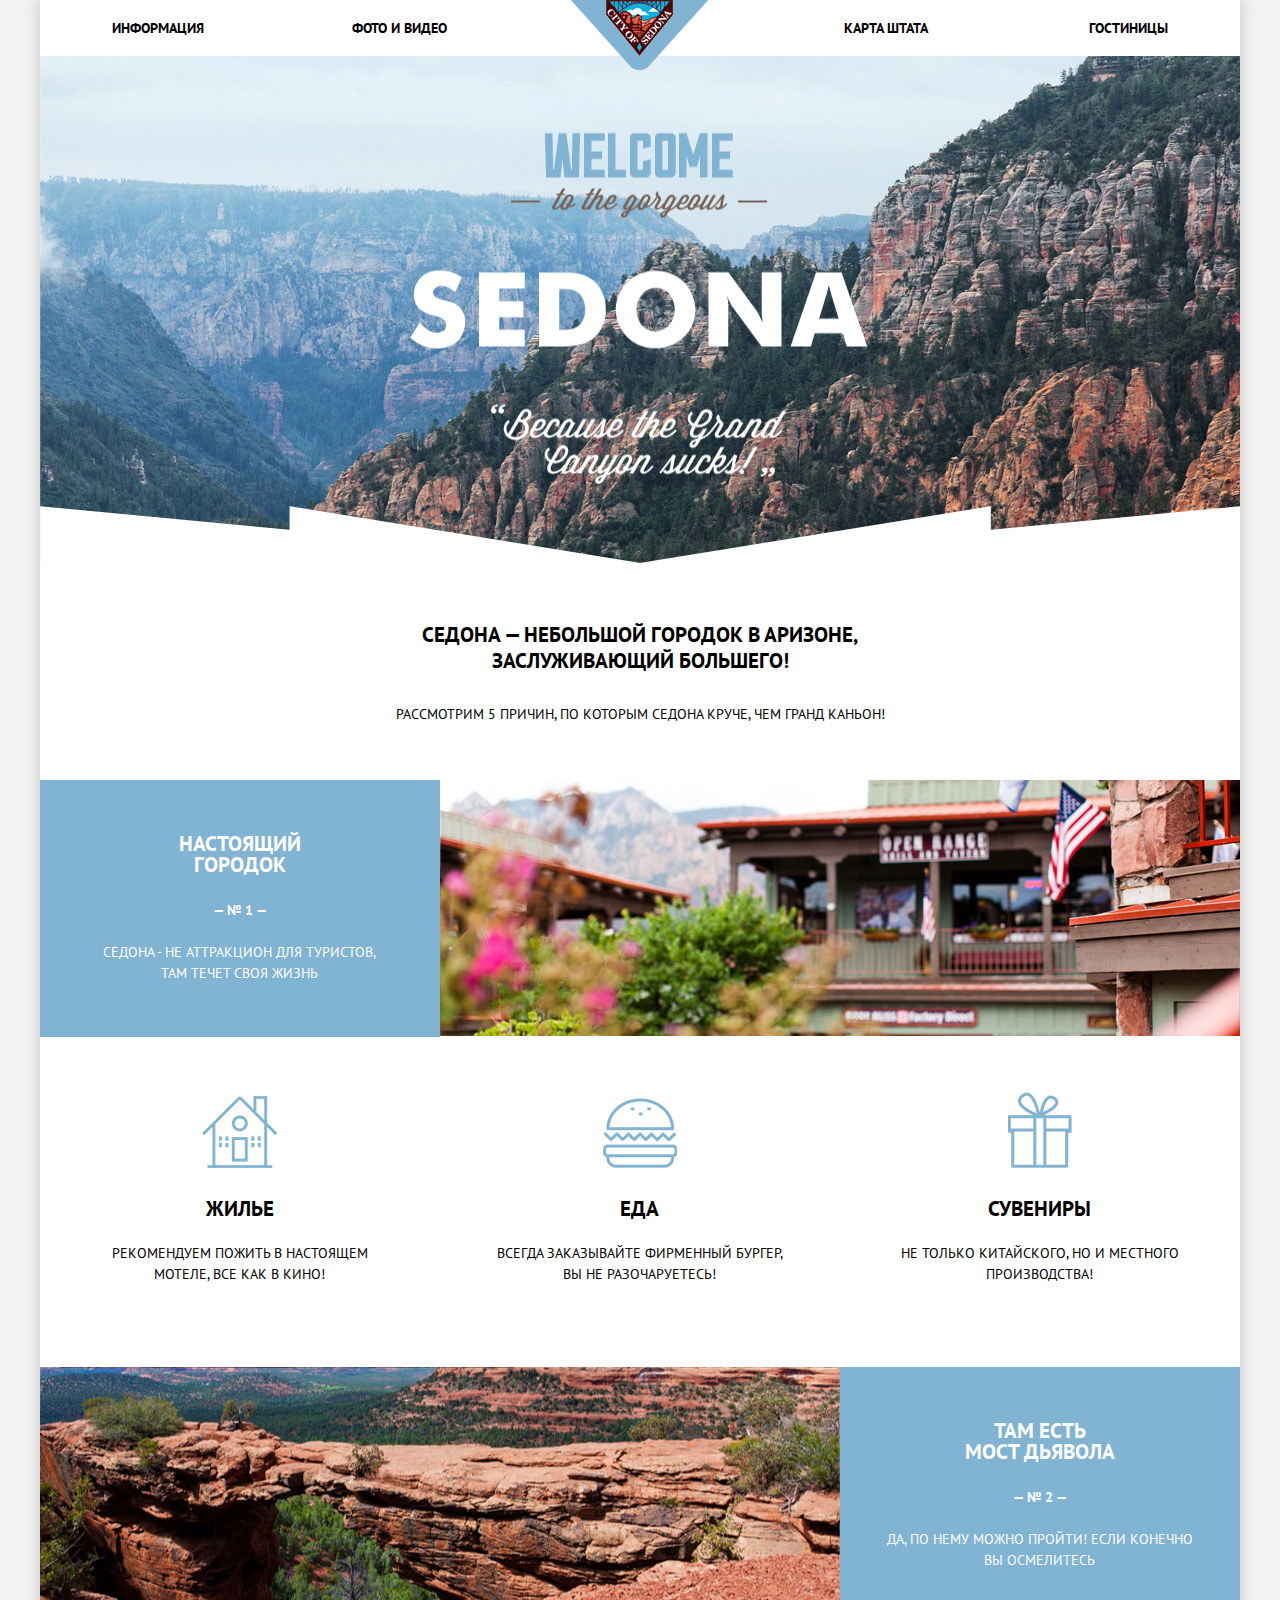
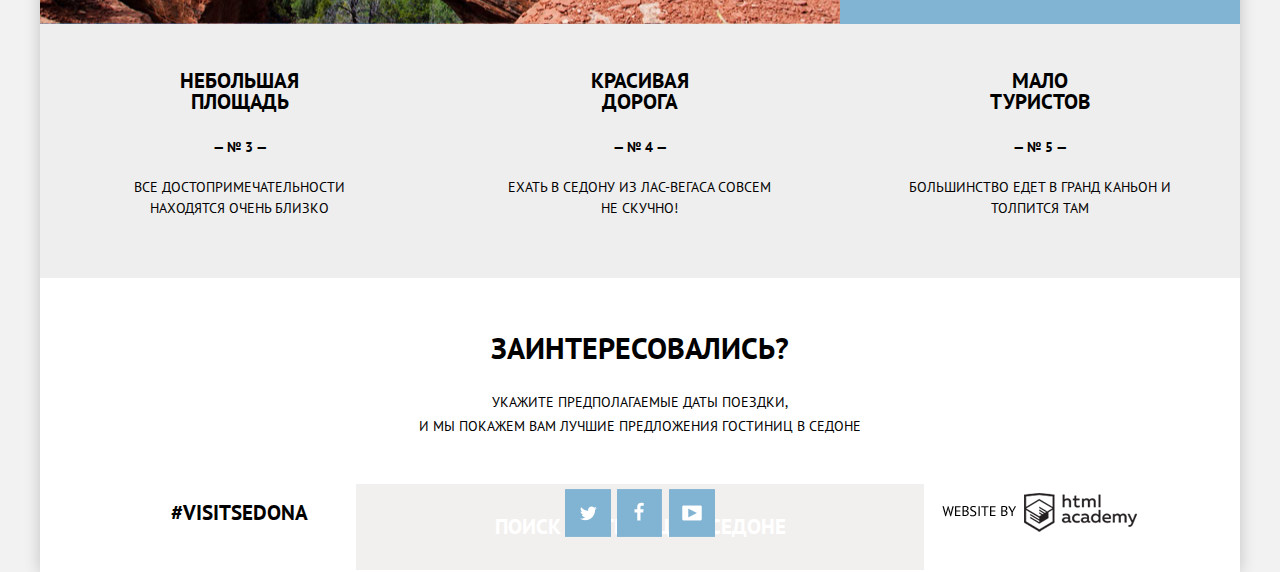
==== commit 27f1863c: "добавила js" ====
--- a/index.html
+++ b/index.html
@@ -5,28 +5,29 @@
   <title>Добро пожаловать в Седону</title>
   <link rel="stylesheet" href="css/normalize.css">
   <link href="https://fonts.googleapis.com/css?family=PT+Sans:400,700" rel="stylesheet">
-  <link rel="stylesheet" href="css/style.min.css">
+  <link rel="stylesheet" href="css/style.css">
 </head>
 <body>
   <div class="wrapper">
 
   <!-- Навигация -->
+    <header class="site-header">
+      <a class="site-logo" href="index.html"><img src="img/logo.png" width="138" height="70" alt="Логотип Седоны"></a>
+      <nav class="site-menu">
+        <ul>
+          <li><a class="site-menu-link" href="#">Информация</a></li>
+          <li><a class="site-menu-link" href="#">Фото и Видео</a></li>
+          <li><a class="site-menu-link" href="#">Карта Штата</a></li>
+          <li><a class="site-menu-link" href="hotels.html">Гостиницы</a></li>
+        </ul>
+      </nav>
 
-    <nav class="site-menu">
-      <a class="site-logo" href="index.html"><img src="img/logo.png" width="138" height="70" alt="Логотип Седоны"></a>
-      <ul>
-        <li><a class="site-menu-link" href="#">Информация</a></li>
-        <li><a class="site-menu-link" href="#">Фото и Видео</a></li>
-        <li><a class="site-menu-link" href="#">Карта Штата</a></li>
-        <li><a class="site-menu-link" href="hotels.html">Гостиницы</a></li>
-      </ul>
-    </nav>
+      <!-- Логотип -->
 
-    <!-- Логотип -->
-
-    <header class="site-banner">
-      <h1>Welcome to the gorgeous Sedona
-      "Because the Grand Canyon sucks!"</h1>
+      <div class="site-banner">
+        <h1>Welcome to the gorgeous Sedona
+        "Because the Grand Canyon sucks!"</h1>
+      </div>
     </header>
 
     <p class="lead-text"><strong>Седона &mdash; небольшой городок в Аризоне, заслуживающий большего!</strong> Рассмотрим 5 причин, по которым Седона круче, чем Гранд Каньон!</p>
@@ -100,6 +101,7 @@
     <section class="search-form">
       <p><strong>Заинтересовались?</strong>Укажите предполагаемые даты поездки,<br/>и мы покажем вам лучшие предложения гостиниц в Седоне</p>
       <div class="site-map"></div>
+      <script class="js-open-map map-hidden" type="text/javascript" charset="utf-8" async src="https://api-maps.yandex.ru/services/constructor/1.0/js/?sid=VVvnUkmtDd2TP2_Vv9n7T0ni-CeuQiNp&amp;width=100%25&amp;height=594&amp;lang=ru_RU&amp;sourceType=constructor&amp;scroll=true"></script>
       <div class="site-search-form-wrapper">
         <a class="open-contact-popup" href="#">Поиск гостиницы в Седоне</a>
         <form class="site-search-form" method="post">
@@ -147,5 +149,7 @@
       <div class="by-ha"><a href="http://htmlacademy.ru">Website by html academy</a></div>
     </footer>
   </div>
+
+  <script src="js/popup.js"></script>
 </body>
 </html>
--- a/css/style.css
+++ b/css/style.css
@@ -0,0 +1,1206 @@
+
+/*  TYPOGRAPHY  */
+
+body {
+  min-width: 1200px;
+  background-color: rgb(242, 242, 242);
+  font-family: 'PT Sans', 'Arial', sans-serif;
+  font-size: 14px;
+  text-transform: uppercase;
+  line-height: 21px;
+  counter-reset: section;
+}
+
+
+/*  FORMS  */
+
+input, button, textarea {
+  font-family: inherit;
+  font-size: inherit;
+  text-transform: inherit;
+  line-height: inherit;
+}
+
+/*  LAYOUT  */
+
+.wrapper {
+  max-width: 1200px;
+  min-width: 768px;
+  margin-left: auto;
+  margin-right: auto;
+  box-shadow: 0 0 15px rgba(0, 0, 0, 0.2);
+  background-color: rgb(255, 255, 255);
+}
+
+/* SITE-MENU */
+
+.site-menu {
+  position: relative;
+  z-index: 1;
+  background-color: rgb(255, 255, 255);
+}
+
+@media (max-width: 1200px) {
+  .site-menu {
+    width: 100%;
+    min-width: 768px;
+  }
+}
+
+@media (max-width: 800px) {
+  .site-menu {
+    left: 0;
+    transform: translate(0, 0);
+  }
+}
+
+.site-menu ul {
+  list-style-type: none;
+  margin: 0px;
+  height: 56px;
+  padding: 0;
+  display: flex;
+}
+
+.site-menu a {
+  color: rgb(0, 0, 0);
+  text-decoration: none;
+}
+
+.site-menu li {
+  display: inline-block;
+  vertical-align: baseline;
+  width: 20%;
+  min-height: 56px;
+  line-height: 56px;
+}
+
+.site-menu li:first-child {
+  margin-left: 6%
+}
+
+.site-menu li:nth-child(3) {
+  margin-left: 8%;
+}
+
+.site-menu li:nth-child(3),
+.site-menu li:nth-child(4) {
+  text-align: right;
+}
+
+.site-menu li:last-child {
+  margin-right: 6%
+}
+
+.site-header .site-logo {
+  position: absolute;
+  z-index: 10;
+  left: 50%;
+  transform: translate(-50%, 0);
+}
+
+/*  SITE-MENU-TYPOGRAPHY*/
+
+.site-menu-link {
+  font-weight: bold;
+}
+
+.site-menu-link:hover {
+  font-weight: bold;
+  color: rgb(188, 214, 231);
+}
+
+.site-menu-link:active {
+  font-weight: bold;
+  color: rgb(199, 199, 199);
+}
+
+.site-menu-link.active {
+  font-weight: bold;
+  color: rgb(118, 99, 87);
+}
+
+.site-menu-link.active:hover {
+  font-weight: bold;
+  color: rgb(96, 78, 67);
+}
+
+.site-menu-link.active:active {
+  font-weight: bold;
+  color: rgb(214, 208, 204);
+}
+
+/*  SITE-BANNER  */
+
+.site-banner {
+  background-image: url(../img/header.jpg);
+  background-color: rgb(214, 228, 239);
+  min-height: 507px;
+  position: relative;
+  background-size: cover;
+}
+
+.site-banner h1 {
+  width: 460px;
+  height: 355px;
+  text-indent: -9999px;
+  background: url(../img/header-text.png) no-repeat;
+  position: absolute;
+  top: 50%;
+  left: 50%;
+  transform: translate(-50%, -50%);
+  margin: 0;
+}
+
+.site-banner::after {
+  content: " ";
+  display: block;
+  height: 60px;
+  width: 100%;
+  position: absolute;
+  bottom: 0;
+  background-image: url(../img/shape.png);
+  background-size: 100% auto;
+  background-position: center bottom;
+  background-repeat: no-repeat;
+}
+
+/*  LEAD-TEXT */
+
+.lead-text {
+  box-sizing: border-box;
+  width: 500px;
+  padding-top: 59px;
+  padding-bottom: 55px;
+  text-align: center;
+  margin: 0 auto;
+}
+
+.lead-text strong {
+  font-size: 21px;
+  line-height: 26px;
+  display: block;
+  margin-bottom: 30px;
+}
+
+/*  FLEXBOX  */
+
+.site-flex,
+.site-flex-reasons {
+  display: -ms-flexbox;
+  display: flex;
+  -ms-flex-wrap: wrap;
+      flex-wrap: wrap;
+  -ms-flex-pack: distribute;
+      justify-content: space-around;
+}
+
+.site-flex-reasons {
+  background-color: rgb(238, 238, 238);
+  word-wrap: break-word;
+}
+
+.site-flex-header {
+  display: -ms-flexbox;
+  display: flex;
+  width: 100%;
+  min-height: 257px;
+  -ms-flex-pack: distribute;
+      justify-content: space-around;
+  color: rgb(255, 255, 255);
+  background-color: rgb(129, 179, 210);
+}
+
+.header-image {
+  width: 66.666%;
+  background-position: center;
+}
+
+.reason-1 {
+  background-image: url(../img/reason-1.jpg);
+}
+
+.reason-2 {
+  background-image: url(../img/reason-2.jpg);
+}
+
+.header-text {
+  width: 33.333%;
+  color: rgb(255, 255, 255);
+  display: -ms-flexbox;
+  display: flex;
+  -ms-flex-line-pack: center;
+      align-content: center;
+  -ms-flex-wrap: wrap;
+      flex-wrap: wrap;
+  -ms-flex-pack: center;
+      justify-content: center;
+  text-align: center;
+  padding: 20px 5% 20px 5%;
+  box-sizing: border-box;
+}
+
+.header-text:nth-child(2) {
+  padding: 20px 42px 20px 42px;
+}
+
+.header-text:nth-child(2) h3 {
+  width: 155px;
+}
+
+.header-text p {
+  margin: 0;
+}
+
+.site-reason-1-section,
+.site-reasons-article {
+  text-align: center;
+  width: 33.333%;
+  padding: 55px 4% 68px 4%;
+  box-sizing: border-box;
+}
+
+.site-reasons-article {
+  padding-top: 46px;
+  padding-bottom: 45px;
+}
+
+.site-reason-1-section {
+  box-sizing: border-box;
+}
+
+.site-reason-1-section h4,
+.site-flex-reasons h3 {
+  font-size: 21px;
+}
+
+.site-reason-1-section h4 {
+  margin-bottom: 24px;
+  margin-top: 24px;
+}
+
+.site-flex-reasons h3 {
+  margin: 0 auto 5px auto;
+}
+
+.site-flex-reasons p {
+  margin-top: 19px;
+  padding-left: 5%;
+  padding-right: 5%;
+}
+
+.header-text h3,
+.site-reasons-article h3 {
+  font-size: 21px;
+  max-width: 170px;
+  margin-top: 0;
+}
+
+.counters h3::after {
+  counter-increment: section;
+  content: "— № " counter(section) " —";
+  display: block;
+  margin-top: 25px;
+  font-size: 14px;
+}
+
+/*  SEARCH FORM  */
+
+.search-form {
+  position: relative;
+  margin-bottom: -119px;
+}
+
+.search-form p {
+  padding-top: 41px;
+  box-sizing: border-box;
+  margin-right: auto;
+  margin-left: auto;
+  padding-bottom: 120px;
+  text-align: center;
+  width: 500px;
+  line-height: 24px;
+}
+
+.search-form p strong {
+  font-size: 30px;
+  line-height: 29px;
+  display: block;
+  margin-bottom: 28px;
+}
+
+.site-search-form {
+  background-color: rgb(255, 255, 255);
+  padding-top: 55px;
+}
+
+.site-search-form-wrapper {
+  width: 568px;
+  position: absolute;
+  top: 192px;
+  left: 50%;
+  transform: translate(-50%, 0);
+}
+
+.open-contact-popup {
+  display: block;
+  width: 568px;
+  height: 54px;
+  text-align: center;
+  text-decoration: none;
+  font-size: 21px;
+  font-weight: bold;
+  color: rgb(255, 255, 255);
+  background-color: rgb(119, 99, 87);
+  padding-top: 32px;
+  margin-left: auto;
+  margin-right: auto;
+  -ms-flex-item-align: stretch;
+      -ms-grid-row-align: stretch;
+      align-self: stretch;
+}
+
+.site-search-form > div {
+  width: 461px;
+  height: 40px;
+  margin-bottom: 27px;
+  padding-left: 56px;
+}
+
+
+button {
+  font-size: 21px;
+  font-weight: bold;
+  color: rgb(255, 255, 255);
+  border-style: none;
+  cursor: pointer;
+}
+
+.site-search-form-btn {
+  margin-left: auto;
+  margin-right: auto;
+  margin-top: 25px;
+  margin-bottom: 50px;
+
+  width: 458px;
+  height: 60px;
+  background-color: rgb(129, 179, 210);
+}
+
+.site-search-form-btn:hover {
+  background-color: rgb(102, 158, 192);
+}
+
+.site-search-form-btn:active {
+  background-color: rgb(84, 150, 189);
+  color: rgb(136, 182, 209);
+}
+
+
+/*  FORMS STYLLING  */
+
+.site-search-form {
+  display: -ms-flexbox;
+  display: flex;
+  -ms-flex-direction: column;
+      flex-direction: column;
+  /*-ms-flex-align: center;
+      align-items: center;*/
+}
+
+.form-hidden {
+  display: none;
+}
+
+.search-form-people > * {
+  display: inline-block;
+  vertical-align: top;
+  line-height: 40px;
+  width: 24%;
+}
+
+.search-form-people input {
+  text-align: center;
+  width: 100%;
+}
+
+.search-form-people label:last-of-type {
+  text-align: right;
+  padding-right: 23px;
+  box-sizing: border-box;
+}
+
+.site-search-form-dates label {
+  width: 111px;
+  display: inline-block;
+  vertical-align: top;
+  line-height: 42px;
+  word-wrap: break-word;
+}
+
+.site-search-form-dates input {
+  width: 74%;
+  padding-left: 10px;
+  box-sizing: border-box;
+}
+
+.site-search-form input {
+  background-color: rgb(242, 242, 242);
+  height: 38px;
+  border: none;
+}
+
+.site-search-form input[type="text"]::-ms-clear {
+    display: none;
+}
+
+.site-search-form input:hover {
+  background-color: rgb(235, 235, 235);
+}
+
+.site-search-form input:focus {
+  background-color: rgb(255, 255, 255);
+  outline: 2px solid rgb(229, 229, 229);
+}
+
+.site-search-form label,
+.site-search-form input {
+  font-weight: bold;
+}
+
+/*  FORM IMAGES  */
+
+.site-search-form-dates {
+  position: relative;
+}
+
+.site-calendar {
+  background-image: url(../img/calendar.png);
+  width: 40px;
+  height: 40px;
+  position: absolute;
+  left: 470px;
+  cursor: pointer;
+
+  border: none;
+  background-color: transparent;
+  margin-top: 0px;
+}
+
+.site-calendar:hover {
+  background-position: 0px -40px;
+}
+
+.site-calendar:active {
+  background-position: 0px 40px;
+}
+
+.site-btns {
+  position: relative;
+}
+
+.site-btns:last-child {
+  left: 2px;
+}
+
+.site-minus {
+  width: 40px;
+  height: 40px;
+  background-image: url(../img/btns-minus.png);
+  position: absolute;
+  top: 2px;
+  left: -4px;
+  cursor: pointer;
+  background-repeat: no-repeat;
+  background-position: center 0;
+  background-color: transparent;
+}
+
+.site-plus {
+  width: 40px;
+  height: 40px;
+  background-image: url(../img/btns-plus.png);
+  position: absolute;
+  top: 2px;
+  right: 0px;
+  cursor: pointer;
+  background-repeat: no-repeat;
+  background-position: center 0;
+  background-color: transparent;
+}
+
+.site-minus:hover {
+  background-position: center -40px;
+}
+
+.site-plus:hover {
+  background-position: center -40px;
+}
+
+.site-minus:active {
+  background-position: center -80px;
+}
+
+.site-plus:active {
+  background-position: center -80px;
+}
+
+/*  MAP  */
+
+.site-map {
+  background-image: url(../img/map.jpg);
+  width: 100%;
+  height: 594px;
+  background-size: cover;
+  background-color: rgb(242, 241, 239);
+}
+
+.map-hidden {
+  display: none;
+}
+
+/*  FOOTER  */
+
+footer {
+  position: relative;
+  background-color: rgba(255, 255, 255, 0.90);
+  height: 119px;
+  font-size: 0px;
+  display: -ms-flexbox;
+  display: flex;
+  -ms-flex-wrap: nowrap;
+      flex-wrap: nowrap;
+  -ms-flex-pack: justify;
+      justify-content: space-between;
+  -ms-flex-align: center;
+      align-items: center;
+}
+
+footer > * {
+  width: 33.333%;
+  box-sizing: border-box;
+}
+
+
+footer div:first-child {
+  font-size: 21px;
+  font-weight: bold;
+  text-align: center;
+}
+
+.social {
+  padding: 0;
+  list-style-type: none;
+  text-align: center;
+}
+
+.social li {
+  display: inline-block;
+  vertical-align: baseline;
+  margin-right: 6px;
+}
+
+.social li:last-child {
+  margin-right: 0;
+}
+
+.social li a {
+  display: block;
+  width: 46px;
+  height: 48px;
+  text-indent: -9999px;
+}
+
+.social-twitter {
+  background-image: url(../img/social.png);
+  background-position: 0px 0px;
+}
+
+.social-fb {
+  background-image: url(../img/social.png);
+  background-position: 97px 0px;
+}
+
+.social-yt {
+  background-image: url(../img/social.png);
+  background-position: 46px 0px;
+}
+
+.social-twitter:hover {
+  background-position: 0px 104px;
+}
+
+.social-fb:hover {
+  background-position: 97px 104px;
+}
+
+.social-yt:hover {
+  background-position: 46px 104px;
+}
+
+.social-twitter:active {
+  background-position: 0px 48px;
+}
+
+.social-fb:active {
+  background-position: 97px 48px;
+}
+
+.social-yt:active {
+  background-position: 46px 48px;
+}
+
+.by-ha {
+  display: inline-block;
+  background-image: url(../img/by-ha.png);
+  background-position: 50% 0px;
+  background-repeat: no-repeat;
+  vertical-align: baseline;
+}
+
+.by-ha:hover {
+  background-position: 50% -48px;
+}
+
+.by-ha:active {
+  background-position: 50% bottom;
+}
+
+.by-ha a {
+  margin: 0 auto;
+  display: block;
+  width: 195px;
+  height: 39px;
+  text-indent: -9999px;
+}
+
+/*  HOTELS PAGE */
+
+.hotels-search-form {
+  display: -ms-flexbox;
+  display: flex;
+  -ms-flex-pack: start;
+      justify-content: flex-start;
+  background-image: url(../img/header-blurred.jpg);
+  background-color: rgb(132, 161, 193);
+  background-position: 0 -60px;
+  color: rgb(255, 255, 255);
+  padding: 26px 0 30px 0;
+  box-sizing: border-box;
+}
+
+fieldset {
+  padding: 0;
+  margin: 0;
+  border: 0px;
+  display: -ms-flexbox;
+  display: flex;
+  -ms-flex-direction: column;
+      flex-direction: column;
+}
+
+.hotels-search-form fieldset:first-child {
+  margin-left: 6%;
+  width: 256px;
+}
+
+legend {
+  font-weight: bold;
+  font-size: 16px;
+}
+
+.hotels-search-field {
+  color: rgb(255, 255, 255);
+  display: block;
+  margin-top: 23px;
+}
+
+.hotels-search-field label {
+  cursor: pointer;
+}
+
+legend + .hotels-search-field {
+  margin-top: 25px;
+}
+
+/*.checkbox {
+  padding-left: 40px;
+  position: relative;
+}*/
+
+input[type="checkbox"] + label:before {
+  content: " ";
+  cursor: pointer;
+  width: 26px;
+  height: 22px;
+  display: inline-block;
+  vertical-align: middle;
+  background-image: url(../img/checkbox.png);
+  background-repeat: no-repeat;
+
+  margin-right: 13px;
+  position: relative;
+  top: -3px;
+}
+
+input[type="checkbox"]:checked + label:before {
+  background-image: url(../img/checkbox.png);
+  background-position: bottom;
+}
+
+input[type="checkbox"]:disabled + label:before {
+  background-image: url(../img/checkbox.png);
+  opacity: 0.5;
+}
+
+input[type="checkbox"] {
+  display: none;
+}
+
+/*  СТОИМОСТЬ В СУТКИ  */
+
+.filter-range {
+  width: 26.5%;
+  display: -ms-flexbox;
+  display: flex;
+  -ms-flex-direction: column;
+      flex-direction: column;
+  margin-left: auto;
+  margin-right: 6%;
+}
+
+.filter-range legend {
+  margin-bottom: 10px;
+  position: relative;
+  left: -10px;
+}
+
+
+.hotels-price-controls label:first-child,
+.hotels-price-controls label:nth-child(2) {
+  margin-top: 0;
+}
+
+.hotels-price-controls {
+  height: 36px;
+  width: 100%;
+  box-sizing: border-box;
+  margin-bottom: 20px;
+
+  font-size: 0;
+
+  position: relative;
+
+  border: 2px solid #ffffff;
+  border-radius: 2px;
+}
+
+.hotels-price-controls::after {
+  content: "";
+  position: absolute;
+  top: 50%;
+  left: 50%;
+
+  width: 2px;
+  height: 22px;
+
+  background: #ffffff;
+  transform: translate(-50%, -50%);
+}
+
+
+.hotels-price-controls label {
+  display: inline-block;
+
+  font-size: 14px;
+  line-height: 31px;
+  vertical-align: top;
+  white-space: nowrap;
+
+  cursor: pointer;
+  width: 49%;
+  padding-left: 28%;
+  box-sizing: border-box;
+}
+
+.min-price::before {
+  content: "от";
+  display: inline-block;
+  width: 25px;
+  margin-left: -25px;
+  vertical-align: baseline;
+}
+
+.max-price::before {
+  content: "до";
+  display: inline-block;
+  vertical-align: baseline;
+  width: 25px;
+  margin-left: -25px;
+}
+
+
+.hotels-price-controls .max-price {
+  padding-left: 26%;
+}
+
+.hotels-price-controls input {
+  width: 95%;
+  margin: 0;
+  height: 29px;
+
+  color: inherit;
+  font: inherit;
+  vertical-align: top;
+
+  background: none;
+  border: none;
+}
+
+.hotels-range-controls {
+  position: relative;
+  margin-bottom: 32px;
+}
+
+.hotels-range-controls .scale {
+  height: 2px;
+
+  background: rgba(255, 255, 255, 0.3);
+}
+
+.hotels-range-controls .bar {
+  width: 80%;
+  height: 2px;
+
+  background: #ffffff;
+}
+
+.range-toggle {
+  width: 4px;
+  height: 4px;
+
+  position: absolute;
+  top: -9px;
+
+  background: #ababab;
+  border: 8px solid #ffffff;
+  border-radius: 50%;
+  box-shadow: 0 2px 1px 0 rgba(0, 1, 1, 0.2);
+  cursor: pointer;
+}
+
+.range-toggle-min {
+  left: 0;
+}
+
+.range-toggle-max {
+  left: 80%;
+}
+
+.range-toggle:hover {
+  background: #1c4f80;
+}
+
+.form-search-button {
+  display: block;
+  margin: 0 auto;
+  padding: 6px 35px;
+  width: 140px;
+  height: 35px;
+
+  font-size: 14px;
+  line-height: 20px;
+  color: #ffffff;
+
+  background: transparent;
+  border: 2px solid #ffffff;
+  border-radius: 2px;
+  cursor: pointer;
+
+  position: relative;
+  left: -5px;
+}
+
+.form-search-button:hover {
+  color: #000000;
+
+  background: #ffffff;
+}
+
+.hotels {
+  font-size: 14px;
+}
+
+/*  INNER NAVIGATION  */
+
+.hotels-inner-nav {
+  display: -ms-flexbox;
+  display: flex;
+  -ms-flex-pack: start;
+      justify-content: flex-start;
+  min-height: 85px;
+  margin-left: 6%;
+  margin-right: 6%;
+}
+
+.inner-nav-right {
+  margin-left: auto;
+}
+
+.hotels-inner-nav ul {
+  list-style-type: none;
+  display: -ms-flexbox;
+  display: flex;
+  -ms-flex-align: center;
+      align-items: center;
+}
+
+.hotels-inner-nav li {
+  display: inline-block;
+  font-size: 12px;
+  vertical-align: baseline;
+}
+
+.inner-nav-left {
+  display: -ms-flexbox;
+  display: flex;
+  -ms-flex-align: center;
+      align-items: center;
+  min-width: 530px;
+}
+
+.inner-nav-left > ul {
+  min-width: 420px;
+  padding-left: 0;
+}
+
+.inner-nav-left > h3 {
+  padding-right: 50px;
+  font-size: 21px;
+}
+
+.hotels-sorting li:first-child {
+  padding-right: 40px;
+}
+
+.hotels-sorting li {
+  padding-right: 30px;
+}
+
+.hotels-sorting a:not(.sorting-link) {
+  color: rgb(129, 179, 210);
+  text-decoration: none;
+}
+
+.sorting-link {
+  text-decoration: none;
+  color: rgb(219, 219, 219);
+  border-bottom: 1px dotted rgb(129, 179, 210);
+}
+
+.sorting-link:hover {
+  color: rgb(129, 179, 210);
+}
+
+.sorting-link:active {
+  color: rgb(0, 0, 0);
+  border: none;
+}
+
+.hotels-sorting .link-active {
+  color: rgb(129, 179, 210);
+  border: none;
+}
+
+
+.arrow {
+  width: 13px;
+  height: 13px;
+  background-repeat: no-repeat;
+}
+
+.arrow-left {
+  padding-left: 12px;
+  background-position: 0 0px;
+  background-image: url(../img/arrow-left.png);
+}
+
+.arrow-right {
+  background-image: url(../img/arrow-right.png);
+}
+
+.arrow-left:hover {
+  padding-left: 12px;
+  background-position: 0 -32px;
+}
+
+.arrow-right:hover {
+  background-position: center;
+}
+
+.arrow-left:active {
+  padding-left: 12px;
+  background-position: 0 -66px;
+}
+
+.arrow-right:active {
+  background-position: 0 -66px;
+}
+
+.arrow-active {
+  background-position: 0 -66px;
+}
+
+
+/*  HOTELS EXAMPLES  */
+
+.hotels-examples {
+  display: -ms-flexbox;
+  display: flex;
+  -ms-flex-direction: column;
+      flex-direction: column;
+}
+
+.hotels-examples article {
+  display: -ms-flexbox;
+  display: flex;
+  -ms-flex-pack: justify;
+  justify-content: flex-start;
+  -ms-flex-direction: row;
+      flex-direction: row;
+  padding: 30px 6%;
+  -ms-flex-align: stretch;
+      align-items: stretch;
+  border-bottom: 1px solid rgb(229, 229, 229);
+  min-height: 90px;
+}
+
+.hotels-examples article:first-child {
+  border-top: 1px solid rgb(229, 229, 229);
+}
+
+.hotels-examples .info {
+  position: relative;
+  padding-left: 30px;
+}
+
+.info img {
+  width: 135px;
+  height: 90px;
+}
+
+.info-content h3,
+.info-content p {
+  margin-top: 0;
+  margin-bottom: 11px;
+}
+
+.info-content h3 {
+  font-size: 21px;
+}
+
+.info-content h3 a {
+  text-decoration: none;
+  color: rgb(0, 0, 0);
+}
+
+.info-content h3 a:hover {
+  color: rgb( 139, 185, 213);
+}
+
+.info-content h3 a:active {
+  color: rgb( 202, 202, 202);
+}
+
+.info-content {
+  margin-top: -3px;
+}
+
+.hotels-buttons {
+  margin-top: 14px;
+}
+
+.hotels-type {
+  display: inline-block;
+  min-width: 117px;
+  vertical-align: baseline;
+}
+
+.hotels-price::after {
+  content: " P.";
+}
+
+.rating {
+  margin-top: -3px;
+  margin-left: auto;
+  min-height: 90px;
+  display: -ms-flexbox;
+  display: flex;
+  -ms-flex-direction: column;
+      flex-direction: column;
+  -ms-flex-pack: justify;
+      justify-content: space-between;
+  -ms-flex-align: end;
+      align-items: flex-end;
+}
+
+.rating div {
+  color: rgb(129, 179, 210);
+  font-size: 23px;
+}
+
+.rating p {
+  margin: 0;
+  width: 110px;
+  height: 27px;
+  text-align: center;
+  color: rgb(102, 102, 102);
+  font-size: 14px;
+  line-height: 27px;
+  background-color: rgb(242, 242, 242);
+}
+
+/*  BUTTONS  */
+
+.hotels-more,
+.hotels-book {
+  display: inline-block;
+  vertical-align: baseline;
+  height: 26px;
+  margin-top: 0;
+  text-decoration: none;
+  color: rgb(255, 255, 255);
+  font-weight: bold;
+  text-align: center;
+  line-height: 26px;
+
+}
+
+.hotels-more {
+  width: 110px;
+  background-color: rgb(129, 179, 210);
+  margin-right: 3px;
+}
+
+.hotels-book {
+  width: 142px;
+  background-color: rgb(118, 99, 87);
+}
+
+.hotels-more:hover {
+  background-color: rgb(102, 158, 192);
+}
+
+.hotels-more:active {
+  background-color: rgb(84, 150, 189);
+  color: rgb(136, 182, 209);
+}
+
+.hotels-book:hover {
+  background-color: rgb(96, 78, 67);
+}
+
+.hotels-book:active {
+  background-color: rgb(80, 62, 51);
+  color: rgb(123, 109, 101);
+}
